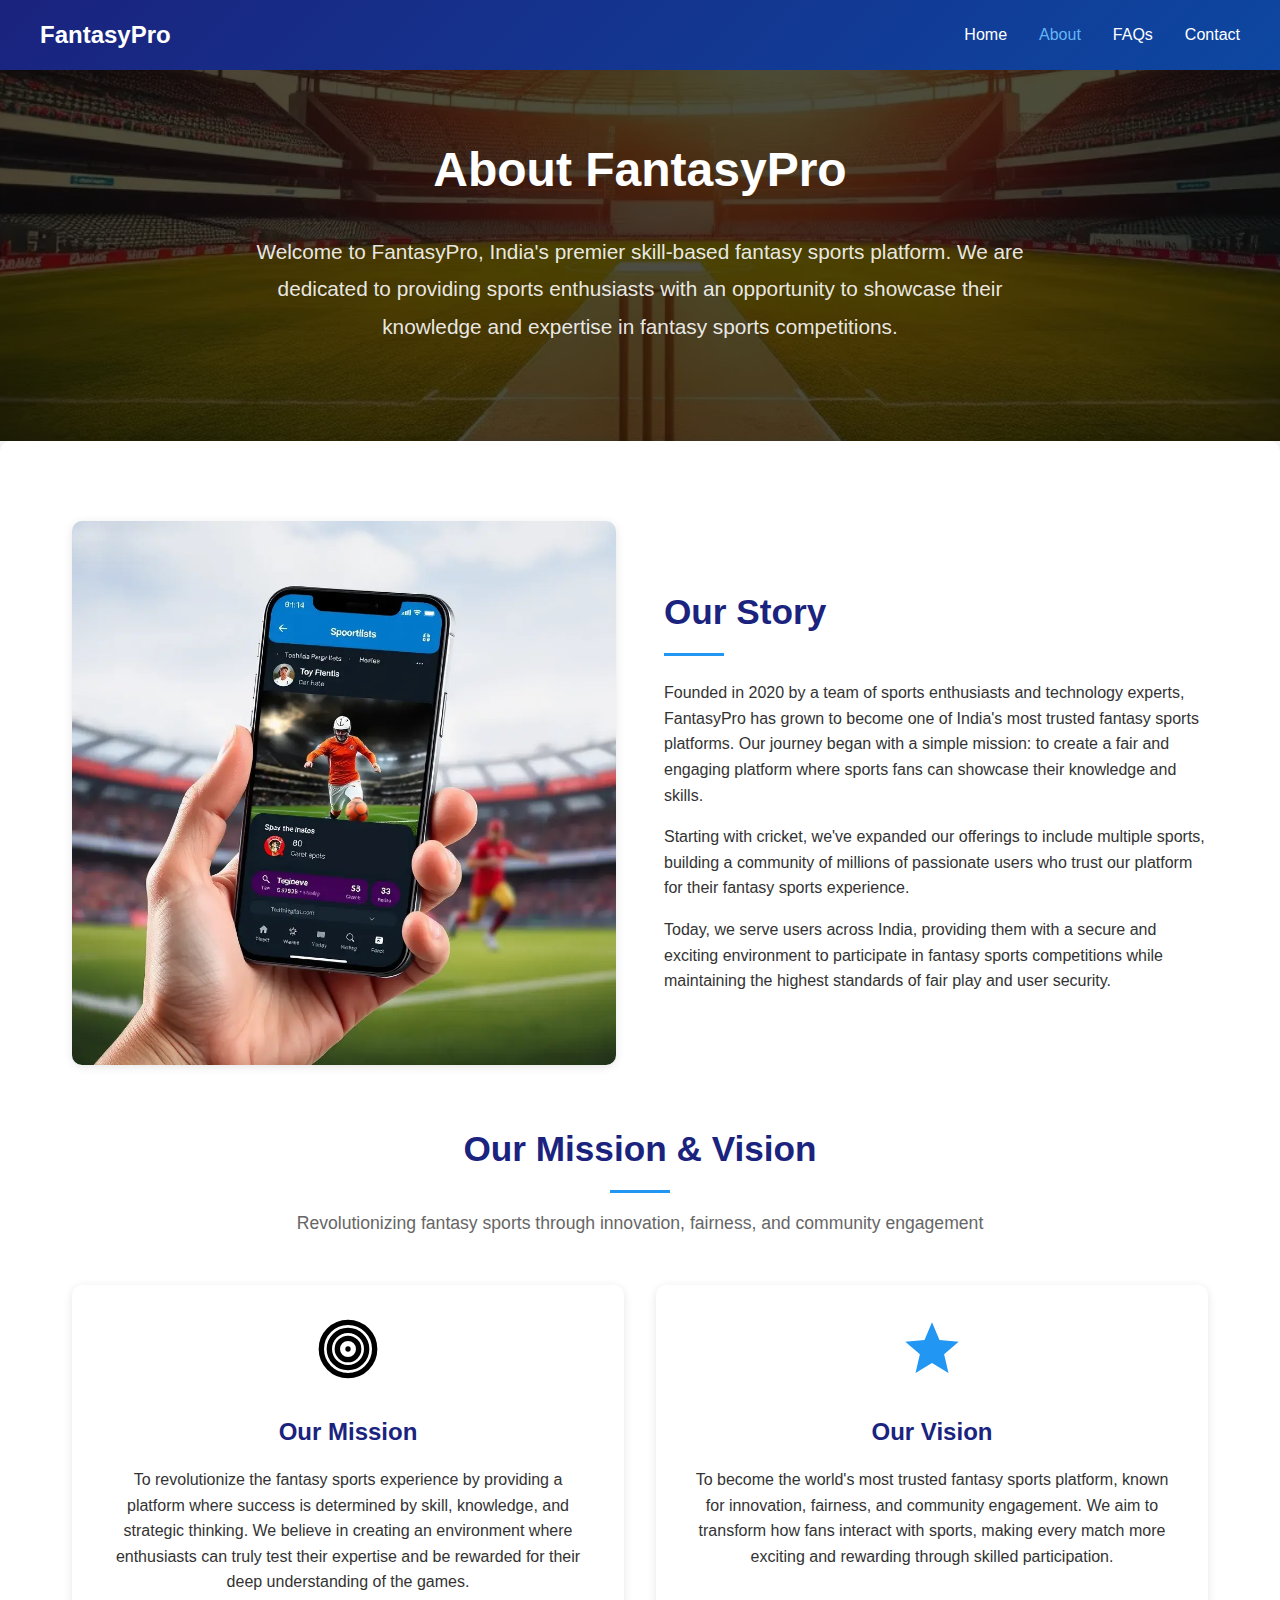
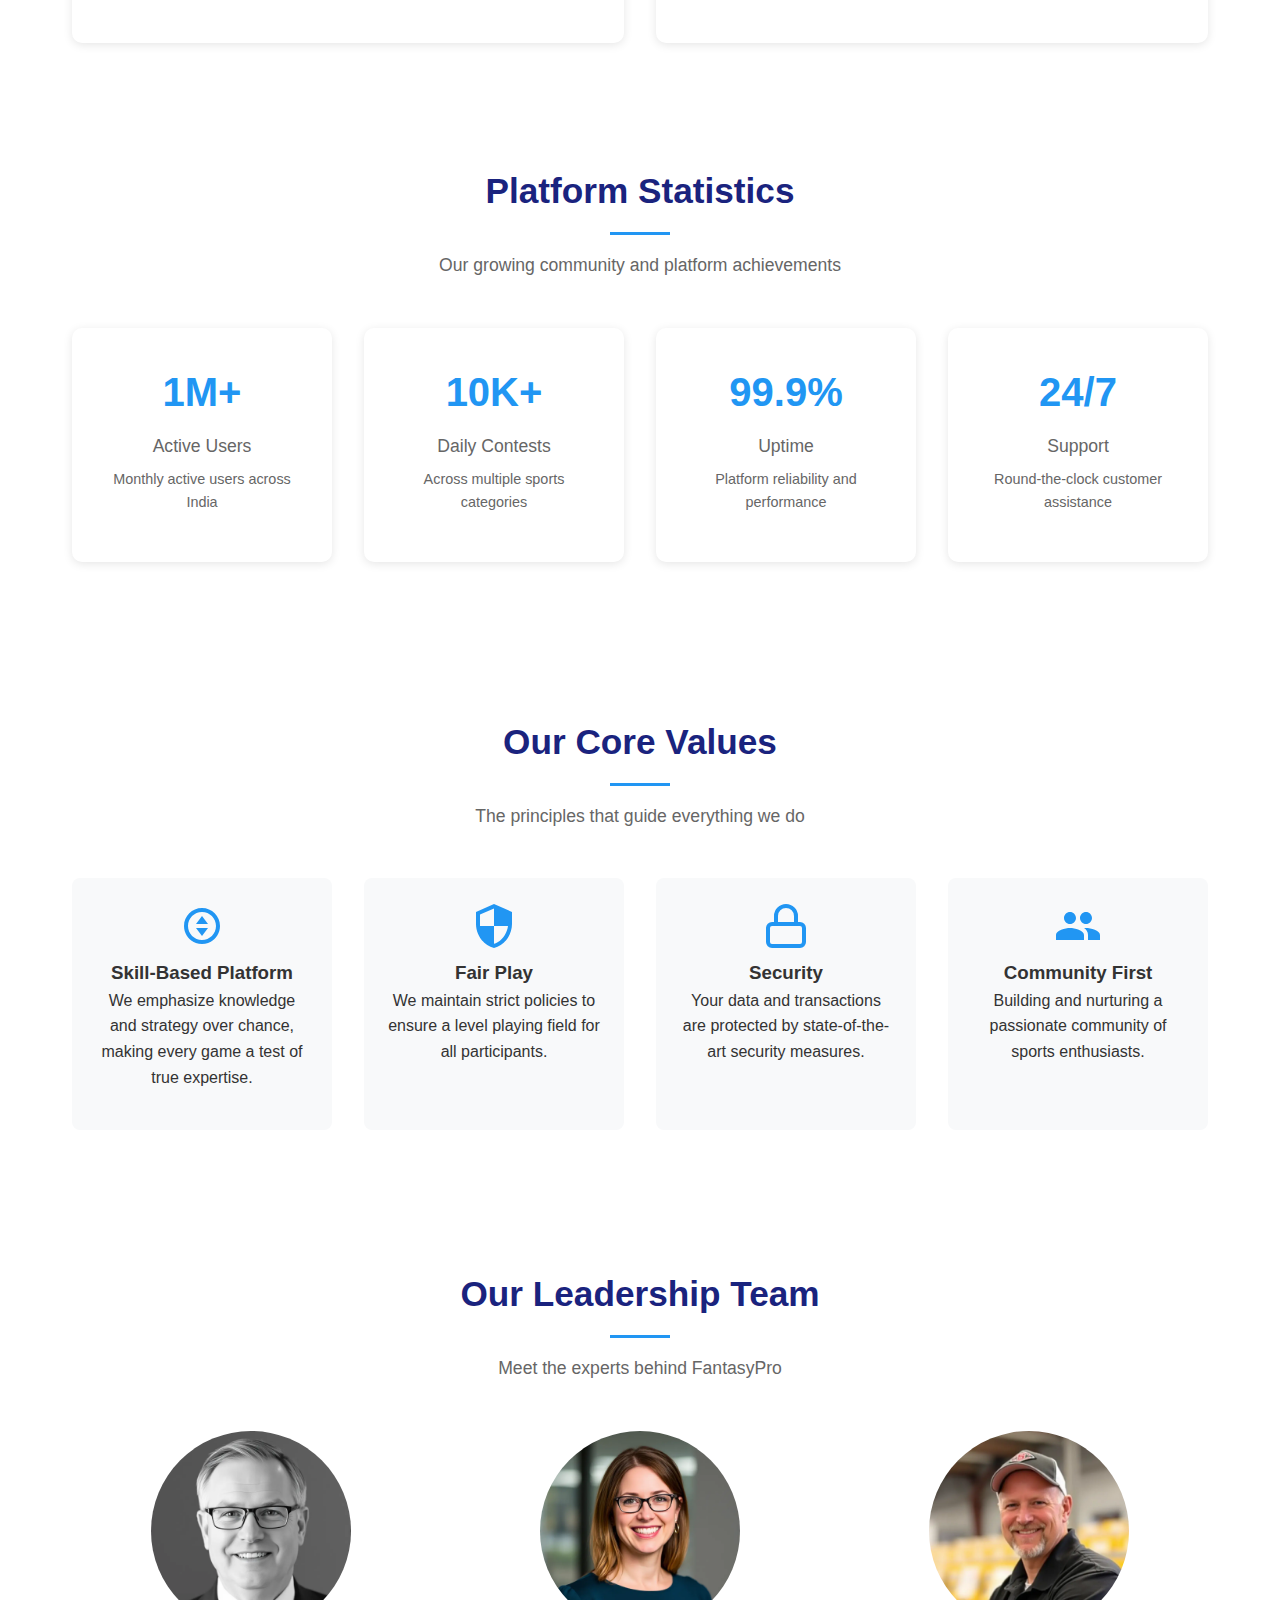
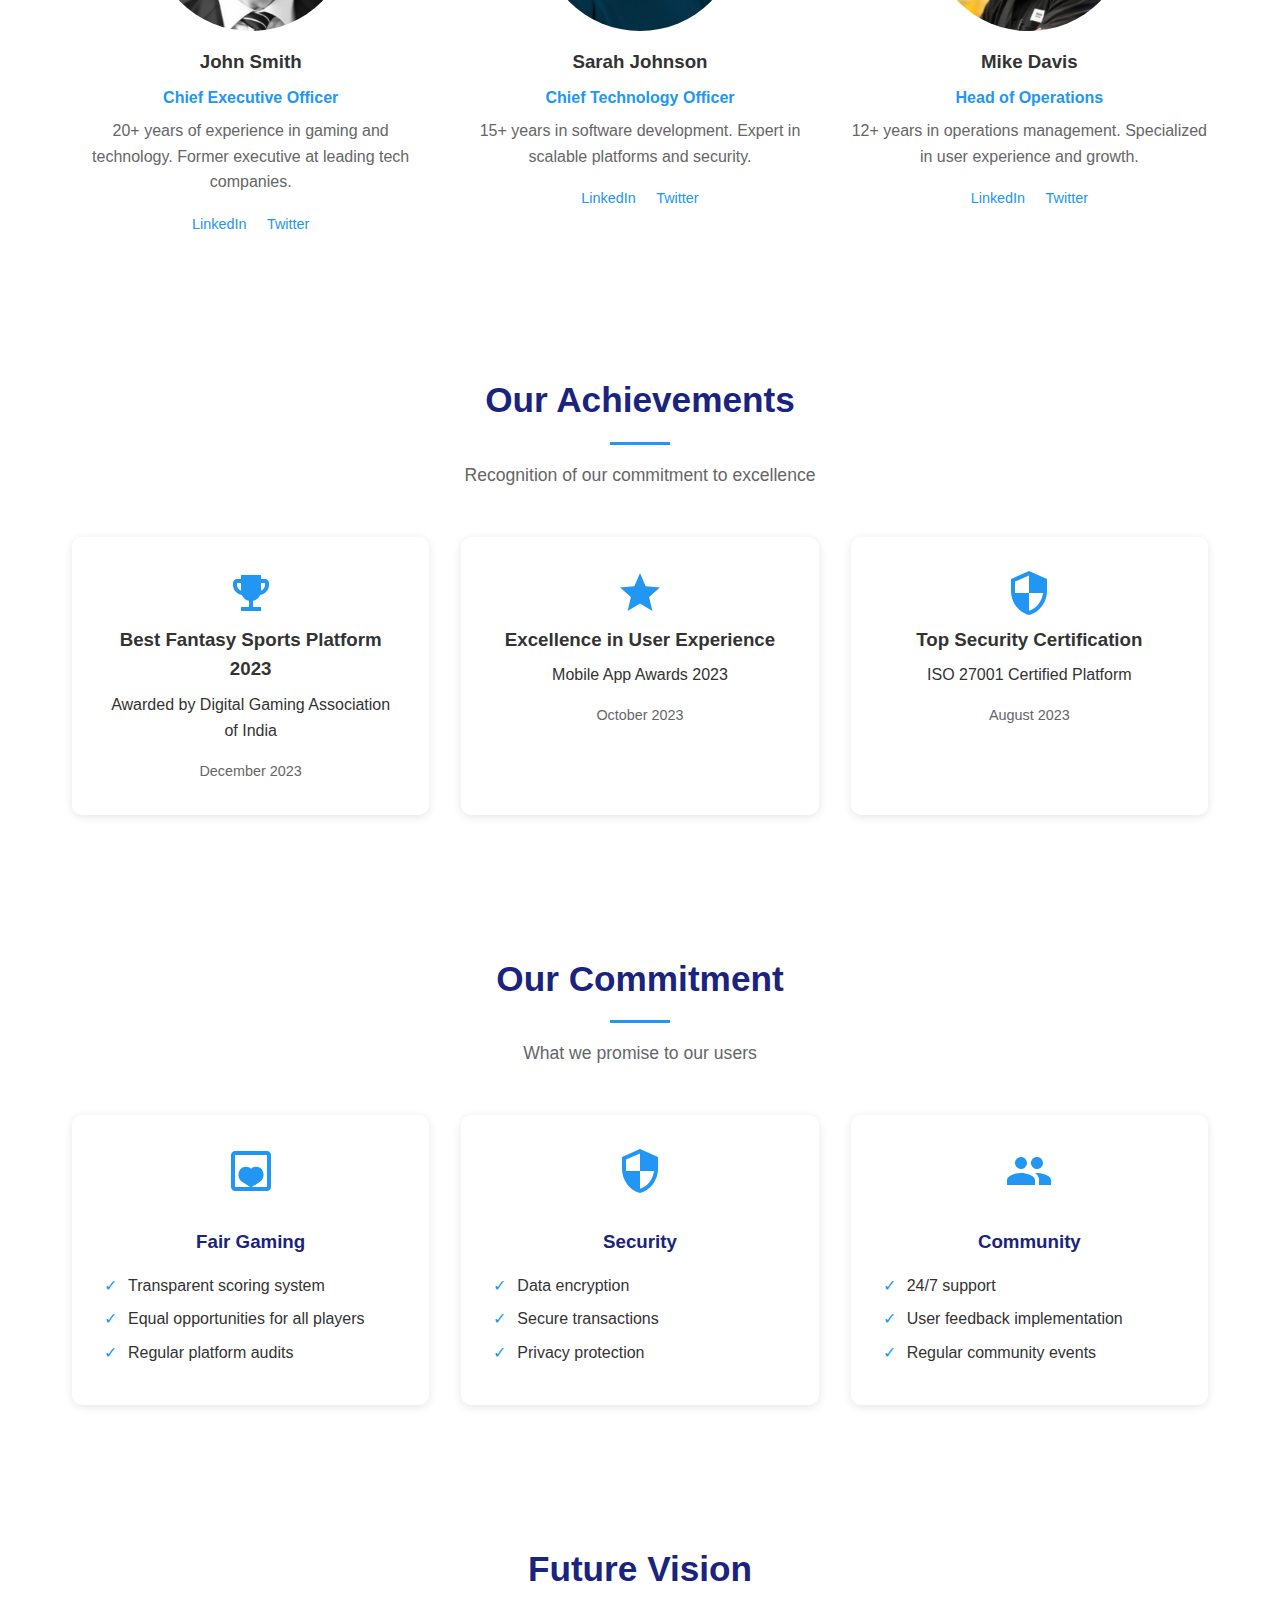
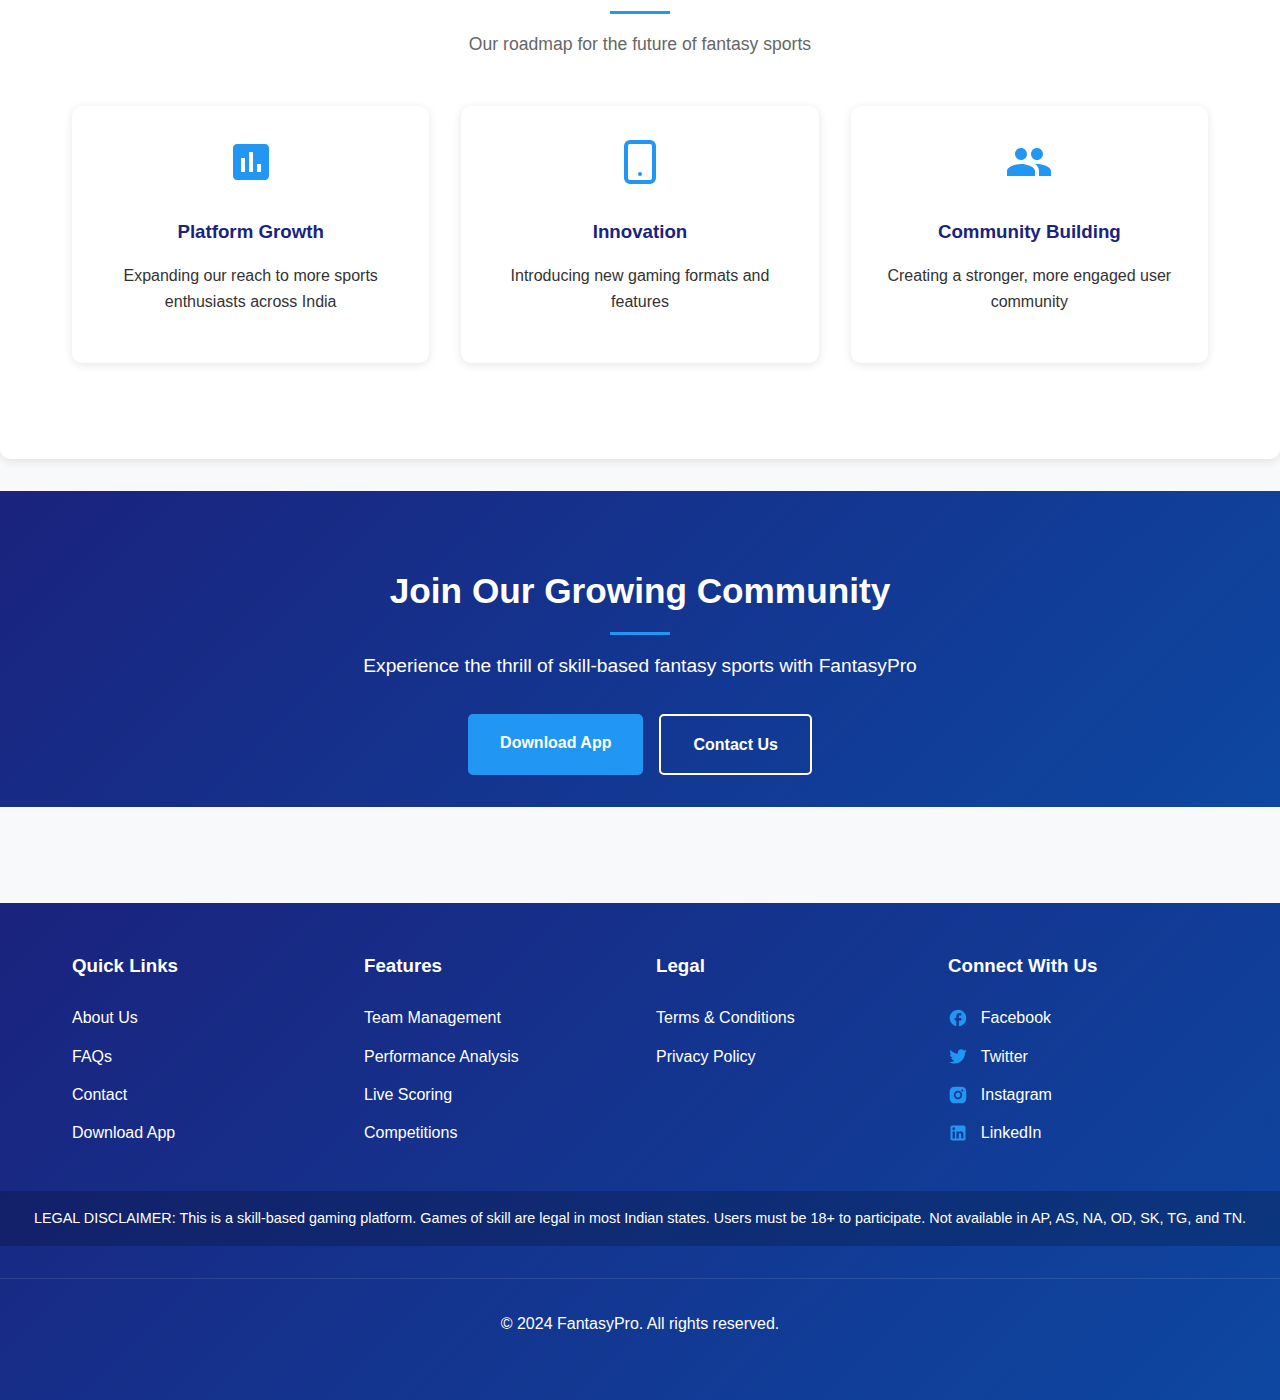
==== about/index.html @ 449a9dac "initial commit" ====
<!DOCTYPE html>
<html lang="en">
<head>
    <meta charset="UTF-8">
		<meta name="description" content="FantasyPro is a skill-based fantasy sports platform that allows users to create virtual teams of real-life players and compete based on their performance in actual matches. With cricket leading the way, this platform has become a favorite pastime for millions, offering fans a unique way to showcase their knowledge and strategy.">
    <meta name="viewport" content="width=device-width, initial-scale=1.0">
    <title>About Us - FantasyPro</title>
    <link rel="stylesheet" href="../css/style.css">
</head>
<body>
	<header>
		<div class="nav-container">
				<a href="/" class="logo">FantasyPro</a>
				<button class="burger-menu" aria-label="Toggle menu">
						<span></span>
						<span></span>
						<span></span>
				</button>
				<nav class="main-nav">
						<ul>
								<li><a href="/">Home</a></li>
								<li><a href="/about"  class="active">About</a></li>
								<li><a href="/faqs">FAQs</a></li>
								<li><a href="/contact">Contact</a></li>
						</ul>
				</nav>
		</div>
</header>

    <main class="main-content">
        <section class="about-hero">
            <div class="container">
                <h1>About FantasyPro</h1>
                <p class="lead">Welcome to FantasyPro, India's premier skill-based fantasy sports platform. We are dedicated to providing sports enthusiasts with an opportunity to showcase their knowledge and expertise in fantasy sports competitions.</p>
            </div>
        </section>

        <section class="about-section">
            <div class="container">
                <div class="about-overview">
                    <div class="about-image">
                        <img src="../img/about-platform.webp" alt="FantasyPro Platform">
                    </div>
                    <div class="about-content">
                        <h2>Our Story</h2>
                        <p>Founded in 2020 by a team of sports enthusiasts and technology experts, FantasyPro has grown to become one of India's most trusted fantasy sports platforms. Our journey began with a simple mission: to create a fair and engaging platform where sports fans can showcase their knowledge and skills.</p>
                        <p>Starting with cricket, we've expanded our offerings to include multiple sports, building a community of millions of passionate users who trust our platform for their fantasy sports experience.</p>
                        <p>Today, we serve users across India, providing them with a secure and exciting environment to participate in fantasy sports competitions while maintaining the highest standards of fair play and user security.</p>
                    </div>
                </div>

                <div class="section-title text-center">
                    <h2>Our Mission & Vision</h2>
                    <p>Revolutionizing fantasy sports through innovation, fairness, and community engagement</p>
                </div>

                <div class="mission-grid">
                    <div class="mission-card">
                        <img src="../img/svg/target.svg" alt="Mission icon">
                        <h3>Our Mission</h3>
                        <p>To revolutionize the fantasy sports experience by providing a platform where success is determined by skill, knowledge, and strategic thinking. We believe in creating an environment where enthusiasts can truly test their expertise and be rewarded for their deep understanding of the games.</p>
                    </div>
                    <div class="mission-card">
                        <img src="../img/svg/star.svg" alt="Vision icon">
                        <h3>Our Vision</h3>
                        <p>To become the world's most trusted fantasy sports platform, known for innovation, fairness, and community engagement. We aim to transform how fans interact with sports, making every match more exciting and rewarding through skilled participation.</p>
                    </div>
                </div>

                <section class="platform-stats">
                    <div class="section-title text-center">
                        <h2>Platform Statistics</h2>
                        <p>Our growing community and platform achievements</p>
                    </div>
                    <div class="stats-grid">
                        <div class="stat-card">
                            <div class="stat-number">1M+</div>
                            <div class="stat-label">Active Users</div>
                            <p class="stat-description">Monthly active users across India</p>
                        </div>
                        <div class="stat-card">
                            <div class="stat-number">10K+</div>
                            <div class="stat-label">Daily Contests</div>
                            <p class="stat-description">Across multiple sports categories</p>
                        </div>
                        <div class="stat-card">
                            <div class="stat-number">99.9%</div>
                            <div class="stat-label">Uptime</div>
                            <p class="stat-description">Platform reliability and performance</p>
                        </div>
                        <div class="stat-card">
                            <div class="stat-number">24/7</div>
                            <div class="stat-label">Support</div>
                            <p class="stat-description">Round-the-clock customer assistance</p>
                        </div>
                    </div>
                </section>

                <section class="values-section">
                    <div class="section-title text-center">
                        <h2>Our Core Values</h2>
                        <p>The principles that guide everything we do</p>
                    </div>
                    <div class="values-grid">
                        <div class="value-card">
                            <img src="../img/svg/scale.svg" alt="Scale icon">
                            <h3>Skill-Based Platform</h3>
                            <p>We emphasize knowledge and strategy over chance, making every game a test of true expertise.</p>
                        </div>
                        <div class="value-card">
                            <img src="../img/svg/shield.svg" alt="Shield icon">
                            <h3>Fair Play</h3>
                            <p>We maintain strict policies to ensure a level playing field for all participants.</p>
                        </div>
                        <div class="value-card">
                            <img src="../img/svg/lock.svg" alt="Lock icon">
                            <h3>Security</h3>
                            <p>Your data and transactions are protected by state-of-the-art security measures.</p>
                        </div>
                        <div class="value-card">
                            <img src="../img/svg/community.svg" alt="Community icon">
                            <h3>Community First</h3>
                            <p>Building and nurturing a passionate community of sports enthusiasts.</p>
                        </div>
                    </div>
                </section>

                <section class="team-section">
                    <div class="section-title text-center">
                        <h2>Our Leadership Team</h2>
                        <p>Meet the experts behind FantasyPro</p>
                    </div>
                    <div class="team-grid">
                        <div class="team-member">
                            <div class="member-image">
                                <img src="../img/team1.webp" alt="John Smith">
                            </div>
                            <h3>John Smith</h3>
                            <p class="position">Chief Executive Officer</p>
                            <p class="bio">20+ years of experience in gaming and technology. Former executive at leading tech companies.</p>
                            <div class="member-social">
                                <a href="/contact" target="_blank">LinkedIn</a>
                                <a href="/contact" target="_blank">Twitter</a>
                            </div>
                        </div>
                        <div class="team-member">
                            <div class="member-image">
                                <img src="../img/team2.webp" alt="Sarah Johnson">
                            </div>
                            <h3>Sarah Johnson</h3>
                            <p class="position">Chief Technology Officer</p>
                            <p class="bio">15+ years in software development. Expert in scalable platforms and security.</p>
                            <div class="member-social">
                                <a href="/contact" target="_blank">LinkedIn</a>
                                <a href="/contact" target="_blank">Twitter</a>
                            </div>
                        </div>
                        <div class="team-member">
                            <div class="member-image">
                                <img src="../img/team3.webp" alt="Mike Davis">
                            </div>
                            <h3>Mike Davis</h3>
                            <p class="position">Head of Operations</p>
                            <p class="bio">12+ years in operations management. Specialized in user experience and growth.</p>
                            <div class="member-social">
                                <a href="/contact" target="_blank">LinkedIn</a>
                                <a href="/contact" target="_blank">Twitter</a>
                            </div>
                        </div>
                    </div>
                </section>

                <section class="achievements">
                    <div class="section-title text-center">
                        <h2>Our Achievements</h2>
                        <p>Recognition of our commitment to excellence</p>
                    </div>
                    <div class="achievements-grid">
                        <div class="achievement-card">
                            <img src="../img/svg/trophy.svg" alt="Trophy icon">
                            <h3>Best Fantasy Sports Platform 2023</h3>
                            <p>Awarded by Digital Gaming Association of India</p>
                            <span class="achievement-date">December 2023</span>
                        </div>
                        <div class="achievement-card">
                            <img src="../img/svg/star.svg" alt="Star icon">
                            <h3>Excellence in User Experience</h3>
                            <p>Mobile App Awards 2023</p>
                            <span class="achievement-date">October 2023</span>
                        </div>
                        <div class="achievement-card">
                            <img src="../img/svg/shield.svg" alt="Shield icon">
                            <h3>Top Security Certification</h3>
                            <p>ISO 27001 Certified Platform</p>
                            <span class="achievement-date">August 2023</span>
                        </div>
                    </div>
                </section>

                <section class="commitment-section">
                    <div class="section-title text-center">
                        <h2>Our Commitment</h2>
                        <p>What we promise to our users</p>
                    </div>
                    <div class="commitment-content">
                        <div class="commitment-grid">
                            <div class="commitment-card">
                                <img src="../img/svg/handshake.svg" alt="Handshake icon">
                                <h3>Fair Gaming</h3>
                                <ul>
                                    <li>Transparent scoring system</li>
                                    <li>Equal opportunities for all players</li>
                                    <li>Regular platform audits</li>
                                </ul>
                            </div>
                            <div class="commitment-card">
                                <img src="../img/svg/shield.svg" alt="Shield icon">
                                <h3>Security</h3>
                                <ul>
                                    <li>Data encryption</li>
                                    <li>Secure transactions</li>
                                    <li>Privacy protection</li>
                                </ul>
                            </div>
                            <div class="commitment-card">
                                <img src="../img/svg/community.svg" alt="Community icon">
                                <h3>Community</h3>
                                <ul>
                                    <li>24/7 support</li>
                                    <li>User feedback implementation</li>
                                    <li>Regular community events</li>
                                </ul>
                            </div>
                        </div>
                    </div>
                </section>

                <section class="future-vision">
                    <div class="section-title text-center">
                        <h2>Future Vision</h2>
                        <p>Our roadmap for the future of fantasy sports</p>
                    </div>
                    <div class="vision-content">
                        <div class="vision-grid">
                            <div class="vision-card">
                                <img src="../img/svg/chart.svg" alt="Growth icon">
                                <h3>Platform Growth</h3>
                                <p>Expanding our reach to more sports enthusiasts across India</p>
                            </div>
                            <div class="vision-card">
                                <img src="../img/svg/mobile.svg" alt="Innovation icon">
                                <h3>Innovation</h3>
                                <p>Introducing new gaming formats and features</p>
                            </div>
                            <div class="vision-card">
                                <img src="../img/svg/community.svg" alt="Community icon">
                                <h3>Community Building</h3>
                                <p>Creating a stronger, more engaged user community</p>
                            </div>
                        </div>
                    </div>
                </section>
            </div>
        </section>

        <section class="cta-section">
            <div class="container text-center">
                <h2>Join Our Growing Community</h2>
                <p>Experience the thrill of skill-based fantasy sports with FantasyPro</p>
                <div class="cta-buttons">
                    <a href="/download" class="cta-button">Download App</a>
                    <a href="/contact" class="secondary-button">Contact Us</a>
                </div>
            </div>
        </section>
    </main>

    <footer>
			<div class="footer-content">
					<div class="footer-section">
							<h3>Quick Links</h3>
							<ul>
									<li><a href="/about">About Us</a></li>
									<li><a href="/faqs">FAQs</a></li>
									<li><a href="/contact">Contact</a></li>
									<li><a href="/download">Download App</a></li>
							</ul>
					</div>
					<div class="footer-section">
							<h3>Features</h3>
							<ul>
									<li><a href="/features/team-management">Team Management</a></li>
									<li><a href="/features/analysis">Performance Analysis</a></li>
									<li><a href="/features/live-scoring">Live Scoring</a></li>
									<li><a href="/features/competitions">Competitions</a></li>
							</ul>
					</div>
					<div class="footer-section">
							<h3>Legal</h3>
							<ul>
									<li><a href="/terms-conditions">Terms & Conditions</a></li>
									<li><a href="/privacy-policy">Privacy Policy</a></li>
							</ul>
					</div>
					<div class="footer-section">
							<h3>Connect With Us</h3>
							<ul class="social-links-footer">
								<li>
										<a href="/contact" target="_blank">
												<img src="../img/svg/facebook.svg" alt="Facebook">
												Facebook
										</a>
								</li>
								<li>
										<a href="/contact" target="_blank">
												<img src="../img/svg/twitter.svg" alt="Twitter">
												Twitter
										</a>
								</li>
								<li>
										<a href="/contact" target="_blank">
												<img src="../img/svg/instagram.svg" alt="Instagram">
												Instagram
										</a>
								</li>
								<li>
										<a href="/contact" target="_blank">
												<img src="../img/svg/linkedin.svg" alt="LinkedIn">
												LinkedIn
										</a>
								</li>
						</ul>
					</div>
			</div>
			<div class="footer-disclaimer">
					LEGAL DISCLAIMER: This is a skill-based gaming platform. Games of skill are legal in most Indian states. Users must be 18+ to participate. Not available in AP, AS, NA, OD, SK, TG, and TN.
			</div>
			<div class="footer-bottom">
					<p>&copy; 2024 FantasyPro. All rights reserved.</p>
			</div>
	</footer>
		<script src="../js/main.js"></script>
</body>
</html>
---- css/style.css ----
/* Reset and base styles */
* {
    margin: 0;
    padding: 0;
    box-sizing: border-box;
}

body {
    font-family: 'Arial', sans-serif;
    line-height: 1.6;
    color: #333;
    background: #f8f9fa;
}

/* Header styles */
header {
    background: linear-gradient(135deg, #1a237e, #0d47a1);
    padding: 1rem;
    position: fixed;
    width: 100%;
    top: 0;
    z-index: 1000;
}

.nav-container {
    max-width: 1200px;
    margin: 0 auto;
    display: flex;
    justify-content: space-between;
    align-items: center;
}

.logo {
    color: white;
    font-size: 1.5rem;
    font-weight: bold;
    text-decoration: none;
    z-index: 1001;
}

/* Burger Menu */
.burger-menu {
    display: none;
    background: none;
    border: none;
    padding: 0;
    width: 30px;
    height: 20px;
    position: relative;
    cursor: pointer;
    z-index: 1001;
}

.burger-menu span {
    display: block;
    width: 100%;
    height: 2px;
    background-color: white;
    position: absolute;
    left: 0;
    transition: all 0.3s ease;
}

.burger-menu span:first-child {
    top: 0;
}

.burger-menu span:nth-child(2) {
    top: 50%;
    transform: translateY(-50%);
}

.burger-menu span:last-child {
    bottom: 0;
}

/* Active Burger Menu */
.burger-menu.active span:first-child {
    transform: rotate(45deg);
    top: 9px;
}

.burger-menu.active span:nth-child(2) {
    opacity: 0;
}

.burger-menu.active span:last-child {
    transform: rotate(-45deg);
    bottom: 9px;
}

/* Navigation */
.main-nav {
    transition: transform 0.3s ease;
}

.main-nav ul {
    display: flex;
    list-style: none;
}

.main-nav ul li {
    margin-left: 2rem;
}

.main-nav ul li a {
    color: white;
    text-decoration: none;
    font-weight: 500;
    transition: color 0.3s;
}

.main-nav ul li a:hover,
.main-nav ul li a.active {
    color: #64b5f6;
}

/* Mobile Navigation */
@media (max-width: 768px) {
    .burger-menu {
        display: block;
    }

    .main-nav {
        position: fixed;
        top: 0;
        right: 0;
        width: 250px;
        height: 100vh;
        background: linear-gradient(135deg, #1a237e, #0d47a1);
        padding: 80px 20px 20px;
        transform: translateX(100%);
        box-shadow: -5px 0 15px rgba(0, 0, 0, 0.1);
    }

    .main-nav.active {
        transform: translateX(0);
    }

    .main-nav ul {
        flex-direction: column;
        align-items: flex-start;
    }

    .main-nav ul li {
        margin: 0;
        width: 100%;
    }

    .main-nav ul li a {
        display: block;
        padding: 12px 0;
        font-size: 1.1rem;
    }

    .main-nav ul li + li {
        margin-top: 5px;
    }
}

/* Container */
.container {
    max-width: 1200px;
    margin: 0 auto;
    padding: 0 2rem;
}

/* Main content */
.main-content {
    padding: 2rem 0;
}

/* Section spacing */
section {
    padding: 2rem 0;
}

/* Hero section */
.hero {
    margin-top: 70px;
    padding: 4rem 0;
    background: linear-gradient(rgba(0,0,0,0.7), rgba(0,0,0,0.7)), url('../img/hero-bg.jpg');
    background-size: cover;
    background-position: center;
    color: white;
    text-align: center;
}

.hero .container {
    padding: 2rem;
}

.hero h1 {
		color: white;
    font-size: 3rem;
    margin-bottom: 1rem;
}

.hero p {
    font-size: 1.2rem;
    margin-bottom: 2rem;
}

/* Buttons */
.cta-button, .download-button {
    display: inline-block;
    padding: 1rem 2rem;
    background: #2196f3;
    color: white;
    text-decoration: none;
    border-radius: 5px;
    font-weight: bold;
    transition: background 0.3s;
}

.cta-button:hover, .download-button:hover {
    background: #1976d2;
}

button {
    background: #2196f3;
    color: white;
    padding: 1rem 2rem;
    border: none;
    border-radius: 5px;
    cursor: pointer;
    font-size: 1rem;
    transition: background 0.3s;
}

button:hover {
    background: #1976d2;
}

/* Disclaimer section */
.disclaimer {
    background: #fff;
    padding: 2rem;
    margin: 2rem auto;
    max-width: 1200px;
    border-radius: 10px;
    box-shadow: 0 2px 10px rgba(0,0,0,0.1);
}

.disclaimer h2 {
    color: #1a237e;
    margin-bottom: 1rem;
}

.disclaimer ul {
    list-style: none;
}

.disclaimer ul li {
    margin-bottom: 1rem;
    padding-left: 1.5rem;
    position: relative;
}

.disclaimer ul li:before {
    content: "•";
    color: #2196f3;
    font-weight: bold;
    position: absolute;
    left: 0;
}

/* Features section */
.features {
    background: white;
}

.features-grid {
    display: grid;
    grid-template-columns: repeat(auto-fit, minmax(250px, 1fr));
    gap: 2rem;
    margin-top: 2rem;
}

.feature-card {
    background: white;
    padding: 2rem;
    border-radius: 10px;
    box-shadow: 0 2px 10px rgba(0,0,0,0.1);
    text-align: center;
}

.feature-card h3 {
    color: #1a237e;
    margin-bottom: 1rem;
}

.feature-card img {
    width: 48px;
    height: 48px;
    margin-bottom: 1rem;
}

/* About page */
.about-section {
    background: white;
    padding: 2rem;
    border-radius: 10px;
    box-shadow: 0 2px 10px rgba(0,0,0,0.1);
    margin-bottom: 2rem;
}

.values-grid {
    display: grid;
    grid-template-columns: repeat(auto-fit, minmax(250px, 1fr));
    gap: 2rem;
    margin-top: 2rem;
}

.value-card {
    background: #f8f9fa;
    padding: 1.5rem;
    border-radius: 8px;
    text-align: center;
}

/* About page updates */
.lead {
    font-size: 1.2rem;
    line-height: 1.8;
    color: #555;
    margin-bottom: 2rem;
}

.about-overview {
    display: grid;
    grid-template-columns: 1fr 1fr;
    gap: 3rem;
    margin: 3rem 0;
    align-items: center;
}

.about-image img {
    width: 100%;
    border-radius: 10px;
    box-shadow: 0 2px 10px rgba(0,0,0,0.1);
}

.about-content h2 {
    margin-top: 0;
}

/* Platform Stats */
.platform-stats {
    margin: 3rem 0;
}

.stats-grid {
    display: grid;
    grid-template-columns: repeat(4, 1fr);
    gap: 2rem;
}

.stat-card {
    background: white;
    padding: 2rem;
    border-radius: 10px;
    box-shadow: 0 2px 10px rgba(0,0,0,0.1);
    text-align: center;
}

.stat-number {
    font-size: 2.5rem;
    font-weight: bold;
    color: #2196f3;
    margin-bottom: 0.5rem;
}

.stat-label {
    color: #666;
    font-size: 1.1rem;
}

/* Team Section */
.team-section {
    margin: 2rem 0;
}

.team-grid {
    display: grid;
    grid-template-columns: repeat(3, 1fr);
    gap: 2rem;
    margin-top: 2rem;
}

.team-member {
    text-align: center;
}

.member-image {
    width: 200px;
    height: 200px;
    margin: 0 auto 1rem;
    border-radius: 50%;
    overflow: hidden;
}

.member-image img {
    width: 100%;
    height: 100%;
    object-fit: cover;
}

.team-member h3 {
    margin-bottom: 0.5rem;
}

.position {
    color: #2196f3;
    font-weight: bold;
    margin-bottom: 0.5rem;
}

.bio {
    color: #666;
}

/* Achievements Section */
.achievements {
    margin: 2rem 0;
}

.achievements-grid {
    display: grid;
    grid-template-columns: repeat(3, 1fr);
    gap: 2rem;
    margin-top: 2rem;
}

.achievement-card {
    background: white;
    padding: 2rem;
    border-radius: 10px;
    box-shadow: 0 2px 10px rgba(0,0,0,0.1);
    text-align: center;
}

.achievement-card i {
    display: none;
}

.achievement-card h3 {
    margin-bottom: 0.5rem;
}

/* Commitment Content */
.commitment-content ul,
.vision-content ul {
    list-style: none;
    padding-left: 1.5rem;
}

.commitment-content li,
.vision-content li {
    margin-bottom: 0.8rem;
    position: relative;
}

.commitment-content li:before,
.vision-content li:before {
    content: "✓";
    color: #2196f3;
    position: absolute;
    left: -1.5rem;
}

/* Future Vision */
.future-vision {
    margin: 2rem 0;
}

/* FAQ page updates */
.faq-section {
    background: white;
    padding: 2rem;
    border-radius: 10px;
    box-shadow: 0 2px 10px rgba(0,0,0,0.1);
}

.categories {
    display: flex;
    justify-content: center;
    gap: 1rem;
    margin: 2rem 0;
    flex-wrap: wrap;
}

.category-btn {
    padding: 0.8rem 1.5rem;
    background: #f0f0f0;
    border: none;
    border-radius: 25px;
    cursor: pointer;
    transition: all 0.3s;
    font-weight: 500;
    color: #666;
}

.category-btn:hover,
.category-btn.active {
    background: #2196f3;
    color: white;
}

.faq-category {
    display: none;
    margin-top: 2rem;
}

.faq-category.active {
    display: block;
}

.faq-item {
    background: #f8f9fa;
    margin-bottom: 1rem;
    border-radius: 8px;
    overflow: hidden;
}

.question {
    padding: 1.5rem;
    font-weight: bold;
    color: #1a237e;
    cursor: pointer;
    display: flex;
    justify-content: space-between;
    align-items: center;
    transition: background-color 0.3s;
}

.question:after {
    content: "+";
    font-size: 1.5rem;
    color: #2196f3;
}

.question.active:after {
    content: "-";
}

.question:hover {
    background-color: #f0f0f0;
}

.answer {
    padding: 0 1.5rem 1.5rem;
    color: #666;
    line-height: 1.6;
}

/* Add animation for answer */
.answer {
    max-height: 0;
    overflow: hidden;
    transition: max-height 0.3s ease-out;
}

.faq-item.active .answer {
    max-height: 500px;
}

/* Mobile responsiveness for FAQs */
@media (max-width: 768px) {
    .categories {
        flex-direction: column;
        align-items: stretch;
        padding: 0 1rem;
    }

    .category-btn {
        width: 100%;
        text-align: center;
    }

    .question {
        padding: 1rem;
        font-size: 0.9rem;
    }

    .answer {
        padding: 0 1rem 1rem;
        font-size: 0.9rem;
    }
}

/* Contact page */
.contact-grid {
    display: grid;
    grid-template-columns: 1fr 1fr;
    gap: 2rem;
}

.contact-form, .contact-info {
    background: white;
    padding: 2rem;
    border-radius: 10px;
    box-shadow: 0 2px 10px rgba(0,0,0,0.1);
}

.form-group {
    margin-bottom: 1.5rem;
}

label {
    display: block;
    margin-bottom: 0.5rem;
    color: #666;
}

input, textarea {
    width: 100%;
    padding: 0.8rem;
    border: 1px solid #ddd;
    border-radius: 5px;
    font-size: 1rem;
}

textarea {
    height: 150px;
    resize: vertical;
}

.contact-info-item {
    display: flex;
    align-items: flex-start;
    margin-bottom: 1.5rem;
}

.contact-info-item i {
    margin-right: 1rem;
    color: #2196f3;
}

.social-links {
    display: flex;
    gap: 1rem;
    margin-top: 2rem;
}

.social-links a {
    color: #2196f3;
    text-decoration: none;
    transition: color 0.3s;
}

.social-links a:hover {
    color: #1976d2;
}

/* Download page */
.download-section {
    background: white;
    border-radius: 10px;
    box-shadow: 0 2px 10px rgba(0,0,0,0.1);
    text-align: center;
}

.download-section h1 {
	font-size: 3rem;
}

@media (max-width: 768px) {
	.download-section h1 {
		font-size: 1.5rem;
	}
}

.subtitle {
    color: #666;
    margin-bottom: 2rem;
    font-size: 1.2rem;
}

.download-buttons {
    display: flex;
    justify-content: center;
    gap: 2rem;
    margin-bottom: 3rem;
}

.download-button {
    display: flex;
    align-items: center;
}

.download-button i {
    margin-right: 1rem;
    font-size: 2rem;
}

.steps {
    padding: 4rem 0;
    background: #f8f9fa;
}

.steps h2 {
    text-align: center;
    margin-bottom: 3rem;
    color: #333;
}

.steps-grid {
    display: grid;
    grid-template-columns: repeat(auto-fit, minmax(250px, 1fr));
    gap: 2rem;
    max-width: 1200px;
    margin: 0 auto;
    padding: 0 1rem;
}

.step-card {
    position: relative;
    background: white;
    border-radius: 15px;
    padding: 2rem;
    text-align: center;
    box-shadow: 0 10px 20px rgba(0, 0, 0, 0.05);
    transition: all 0.3s ease;
    overflow: hidden;
}

.step-card::before {
    content: '';
    position: absolute;
    top: 0;
    left: 0;
    width: 100%;
    height: 5px;
    background: linear-gradient(90deg, #4a90e2, #357abd);
    transform: scaleX(0);
    transform-origin: left;
    transition: transform 0.3s ease;
}

.step-card:hover {
    transform: translateY(-5px);
    box-shadow: 0 15px 30px rgba(0, 0, 0, 0.1);
}

.step-card:hover::before {
    transform: scaleX(1);
}

.step-icon {
    width: 70px;
    height: 70px;
    margin: 0 auto 1.5rem;
    background: #f0f7ff;
    border-radius: 50%;
    display: flex;
    align-items: center;
    justify-content: center;
    transition: transform 0.3s ease;
}

.step-card:hover .step-icon {
    transform: scale(1.1);
}

.step-icon img {
    width: 35px;
    height: 35px;
}

.step-number {
    position: absolute;
    top: 1rem;
    right: 1rem;
    width: 30px;
    height: 30px;
    background: #4a90e2;
    color: white;
    border-radius: 50%;
    display: flex;
    align-items: center;
    justify-content: center;
    font-weight: bold;
    font-size: 0.9rem;
}

.step-content h3 {
    color: #333;
    margin-bottom: 1rem;
    font-size: 1.2rem;
}

.step-content p {
    color: #666;
    font-size: 0.95rem;
    line-height: 1.5;
    margin: 0;
}

@media (max-width: 768px) {
    .steps {
        padding: 3rem 0;
    }

    .steps-grid {
        grid-template-columns: 1fr;
        gap: 1.5rem;
        padding: 0 1rem;
    }

    .step-card {
        padding: 1.5rem;
    }

    .step-icon {
        width: 60px;
        height: 60px;
        margin-bottom: 1rem;
    }

    .step-icon img {
        width: 30px;
        height: 30px;
    }

    .step-content h3 {
        font-size: 1.1rem;
    }

    .step-content p {
        font-size: 0.9rem;
    }
}

/* Typography */
h1 {
    color: #1a237e;
    margin-bottom: 1.5rem;
}

h2 {
    color: #1a237e;
    font-size: 2.2rem;
    margin: 2.5rem 0 1.5rem;
    position: relative;
    padding-bottom: 1rem;
}

h2:after {
    content: '';
    position: absolute;
    bottom: 0;
    left: 0;
    width: 60px;
    height: 3px;
    background: #2196f3;
}

.text-center h2:after {
    left: 50%;
    transform: translateX(-50%);
}

/* Section title styles */
.section-title {
    text-align: center;
    margin-bottom: 3rem;
}

.section-title h2 {
    margin-bottom: 1rem;
}

.section-title p {
    color: #666;
    font-size: 1.1rem;
    max-width: 700px;
    margin: 0 auto;
}

@media (max-width: 768px) {
    h2 {
        font-size: 1.8rem;
    }
}
p {
    margin-bottom: 1rem;
}

/* Mobile responsiveness */
@media (max-width: 768px) {
    .nav-container {
        text-align: center;
    }


    nav ul {
        margin-top: 1rem;
        flex-direction: column;
    }

    nav ul li {
        margin: 0.5rem 0;
    }

    .hero h1 {
        font-size: 2rem;
    }

    .features-grid {
        grid-template-columns: 1fr;
    }

    .contact-grid {
        grid-template-columns: 1fr;
    }

    .download-buttons {
        flex-direction: column;
        align-items: center;
    }

    .categories {
        flex-direction: column;
        align-items: center;
    }

    .category-btn {
        width: 100%;
        max-width: 200px;
    }

    .about-overview {
        grid-template-columns: 1fr;
    }

    .stats-grid {
        grid-template-columns: 1fr;
    }

    .team-grid,
    .achievements-grid {
        grid-template-columns: 1fr;
    }

    .member-image {
        width: 150px;
        height: 150px;
    }
}

/* Footer styles */
footer {
    background: linear-gradient(135deg, #1a237e, #0d47a1);
    color: white;
    padding: 3rem 0;
    margin-top: 4rem;
}

.footer-content {
    max-width: 1200px;
    margin: 0 auto;
    padding: 0 2rem;
    display: grid;
    grid-template-columns: repeat(4, 1fr);
    gap: 2rem;
}

.footer-section h3 {
    color: white;
    margin-bottom: 1.5rem;
}

.footer-section ul {
    list-style: none;
}

.footer-section ul li {
    margin-bottom: 0.8rem;
}

.footer-section a {
    color: #fff;
    text-decoration: none;
    transition: color 0.3s;
}

.footer-section a:hover {
    color: #64b5f6;
}

.footer-bottom {
    text-align: center;
    padding-top: 2rem;
    margin-top: 2rem;
    border-top: 1px solid rgba(255, 255, 255, 0.1);
}

.footer-disclaimer {
    background: rgba(0, 0, 0, 0.2);
    padding: 1rem;
    margin-top: 2rem;
    font-size: 0.9rem;
    text-align: center;
}

/* Update mobile responsiveness for footer */
@media (max-width: 768px) {
    .footer-content {
        grid-template-columns: 1fr;
        text-align: center;
    }
}

/* Hero section updates */
.hero-buttons {
    display: flex;
    gap: 1rem;
    justify-content: center;
    margin-top: 2rem;
}

.secondary-button {
    display: inline-block;
    padding: 1rem 2rem;
    background: transparent;
    color: white;
    text-decoration: none;
    border-radius: 5px;
    font-weight: bold;
    border: 2px solid white;
    transition: all 0.3s;
}

.secondary-button:hover {
    background: rgba(255, 255, 255, 0.1);
}

/* Sports section */
.sports-section {
    background: #f8f9fa;
}

.sports-grid {
    display: grid;
    grid-template-columns: repeat(auto-fit, minmax(250px, 1fr));
    gap: 2rem;
    margin-top: 2rem;
}

.sport-card {
    background: white;
    padding: 2rem;
    border-radius: 10px;
    box-shadow: 0 2px 10px rgba(0,0,0,0.1);
    transition: transform 0.3s;
}

.sport-card:hover {
    transform: translateY(-5px);
}

.sport-card h3 {
    color: #1a237e;
    margin-bottom: 1rem;
}

.learn-more {
    display: inline-block;
    margin-top: 1rem;
    color: #2196f3;
    text-decoration: none;
    font-weight: bold;
}

.learn-more:hover {
    text-decoration: underline;
}

/* How it works section */
.how-it-works {
    background: white;
}

.steps-grid {
    display: grid;
    grid-template-columns: repeat(auto-fit, minmax(250px, 1fr));
    gap: 2rem;
    margin-top: 2rem;
}

.step-card {
    text-align: center;
    padding: 2rem;
}

.step-number {
    width: 40px;
    height: 40px;
    background: #2196f3;
    color: white;
    border-radius: 50%;
    display: flex;
    align-items: center;
    justify-content: center;
    margin: 0 auto 1rem;
    font-weight: bold;
}

/* Testimonials section */
.testimonials {
    background: #f8f9fa;
}

.testimonials-grid {
    display: grid;
    grid-template-columns: repeat(auto-fit, minmax(300px, 1fr));
    gap: 2rem;
    margin-top: 2rem;
}

.testimonial-card {
    background: white;
    padding: 2rem;
    border-radius: 10px;
    box-shadow: 0 2px 10px rgba(0,0,0,0.1);
}

.testimonial-card p {
    font-style: italic;
    margin-bottom: 1rem;
}

.user {
    color: #666;
    font-weight: bold;
}

/* CTA section */
.cta-section {
    background: linear-gradient(135deg, #1a237e, #0d47a1);
}

.cta-section h2 {
    color: white;
    margin-bottom: 1rem;
}

.cta-section p {
    margin-bottom: 2rem;
		color: white;
    font-size: 1.2rem;
}

/* Mobile responsiveness updates */
@media (max-width: 768px) {
    .hero-buttons {
        flex-direction: column;
        align-items: center;
    }

    .sports-grid,
    .steps-grid,
    .testimonials-grid {
        grid-template-columns: 1fr;
    }

    .sport-card,
    .step-card,
    .testimonial-card {
        margin-bottom: 1rem;
    }
}

/* Platform Overview */
.platform-overview {
    background: #fff;
    padding: 4rem 0;
}

.overview-content {
    display: grid;
    grid-template-columns: 1fr 1fr;
    gap: 3rem;
    align-items: center;
}

.overview-text p {
    margin-bottom: 1.5rem;
    line-height: 1.8;
}

.overview-points {
    display: grid;
    gap: 2rem;
}

.point {
    display: flex;
    align-items: flex-start;
    gap: 1rem;
}

.point img {
    width: 32px;
    height: 32px;
    margin-right: 1rem;
}

/* Core Principles */
.core-principles {
    background: #f8f9fa;
    padding: 4rem 0;
}

.principles-grid {
    display: grid;
    grid-template-columns: repeat(auto-fit, minmax(250px, 1fr));
    gap: 2rem;
    margin-top: 2rem;
}

.principle-card {
    background: white;
    padding: 2rem;
    border-radius: 10px;
    box-shadow: 0 2px 10px rgba(0,0,0,0.1);
    text-align: center;
    transition: transform 0.3s;
}

.principle-card:hover {
    transform: translateY(-5px);
}

.principle-card img {
    width: 48px;
    height: 48px;
    margin-bottom: 1rem;
}

/* How to Play */
.how-to-play {
    background: #fff;
    padding: 6rem 0;
    position: relative;
    overflow: hidden;
}

.how-to-play::before {
    content: '';
    position: absolute;
    top: 0;
    left: 0;
    right: 0;
    bottom: 0;
    opacity: 0.05;
    pointer-events: none;
}

.timeline {
    position: relative;
    max-width: 1000px;
    margin: 4rem auto;
    padding: 2rem 0;
}

.timeline::before {
    content: '';
    position: absolute;
    top: 0;
    left: 50%;
    transform: translateX(-50%);
    width: 4px;
    height: 100%;
    background: linear-gradient(to bottom, #2196f3 0%, #1a237e 100%);
    border-radius: 2px;
}

.timeline-item {
    position: relative;
    margin-bottom: 4rem;
}

.timeline-item:last-child {
    margin-bottom: 0;
}

.timeline-content {
    position: relative;
    width: calc(50% - 50px);
    background: white;
    padding: 2rem;
    border-radius: 15px;
    box-shadow: 0 5px 25px rgba(0, 0, 0, 0.1);
    transition: all 0.3s ease;
}

.timeline-item:nth-child(odd) .timeline-content {
    left: 0;
    transform: translateX(-30px);
}

.timeline-item:nth-child(even) .timeline-content {
    left: calc(50% + 50px);
    transform: translateX(30px);
}

.timeline-content:hover {
    transform: translateY(-5px) !important;
    box-shadow: 0 10px 35px rgba(0, 0, 0, 0.15);
}

.step-number-timeline {
    position: absolute;
    width: 50px;
    height: 50px;
    background: linear-gradient(135deg, #2196f3, #1a237e);
    color: white;
    border-radius: 50%;
    display: flex;
    align-items: center;
    justify-content: center;
    font-weight: bold;
    font-size: 1.2rem;
    z-index: 2;
    box-shadow: 0 5px 15px rgba(33, 150, 243, 0.3);
    transition: transform 0.3s ease;
}

.timeline-content:hover .step-number-timeline {
    transform: scale(1.1);
}

.timeline-item:nth-child(odd) .step-number-timeline {
    right: -75px;
}

.timeline-item:nth-child(even) .step-number-timeline {
    left: -75px;
}

.step-info {
    position: relative;
}

.step-info h3 {
    color: #1a237e;
    margin-bottom: 0.8rem;
    font-size: 1.4rem;
}

.step-info p {
    color: #666;
    margin-bottom: 1.5rem;
    line-height: 1.6;
}

.step-icon {
    display: flex;
    align-items: center;
    gap: 1rem;
}

.step-icon img {
    width: 32px;
    height: 32px;
    opacity: 0.8;
    transition: transform 0.3s ease;
}

.timeline-content:hover .step-icon img {
    transform: scale(1.1);
}

/* Timeline Mobile Responsiveness */
@media (max-width: 768px) {
    .timeline::before {
        left: 30px;
    }

    .timeline-content {
        width: calc(100% - 90px);
        margin-left: 60px;
    }

    .timeline-item:nth-child(odd) .timeline-content,
    .timeline-item:nth-child(even) .timeline-content {
        left: 0;
        transform: translateX(0);
    }

    .step-number-timeline {
        left: 5px !important;
        width: 40px;
        height: 40px;
        font-size: 1rem;
    }

    .timeline-item {
        margin-bottom: 3rem;
    }

    .step-info h3 {
        font-size: 1.2rem;
    }

    .step-info p {
        font-size: 0.9rem;
    }
}

/* User Benefits */
.user-benefits {
    background: #f8f9fa;
    padding: 4rem 0;
}

.benefits-grid {
    display: grid;
    grid-template-columns: repeat(auto-fit, minmax(250px, 1fr));
    gap: 2rem;
    margin-top: 2rem;
}

.benefit-card {
    background: white;
    padding: 2rem;
    border-radius: 10px;
    box-shadow: 0 2px 10px rgba(0,0,0,0.1);
    text-align: center;
    transition: transform 0.3s;
}

.benefit-card:hover {
    transform: translateY(-5px);
}

.benefit-card img {
    width: 48px;
    height: 48px;
    margin-bottom: 1rem;
}

/* Mobile responsiveness for new sections */
@media (max-width: 768px) {
    .overview-content {
        grid-template-columns: 1fr;
    }

    .overview-text {
        text-align: center;
    }

    .point {
        text-align: left;
    }

    .principles-grid,
    .benefits-grid {
        grid-template-columns: 1fr;
    }
}

/* Thanks page styles */
.thanks-section {
    min-height: 60vh;
    display: flex;
    align-items: center;
    justify-content: center;
    text-align: center;
    padding: 4rem 2rem;
}

.thanks-content {
    background: white;
    padding: 3rem;
    border-radius: 10px;
    box-shadow: 0 2px 10px rgba(0,0,0,0.1);
    max-width: 600px;
    width: 100%;
}

.success-icon {
    display: inline-flex;
    align-items: center;
    justify-content: center;
    width: 80px;
    height: 80px;
    background: #e3f2fd;
    color: #2196f3;
    border-radius: 50%;
    font-size: 40px;
    margin-bottom: 2rem;
}

.thanks-content h1 {
    color: #1a237e;
    margin-bottom: 1rem;
    font-size: 2.5rem;
}

.thanks-content p {
    color: #666;
    font-size: 1.2rem;
    margin-bottom: 2rem;
}

.action-buttons {
    display: flex;
    gap: 1rem;
    justify-content: center;
}

.action-buttons .cta-button {
    min-width: 150px;
}

@media (max-width: 768px) {
    .action-buttons {
        flex-direction: column;
    }
    
    .thanks-content {
        padding: 2rem;
    }
}

/* About Hero Section */
.about-hero {
    background: linear-gradient(rgba(0,0,0,0.7), rgba(0,0,0,0.7)), url('../img/about-hero.webp');
    background-size: cover;
    background-position: center;
    color: white;
    text-align: center;
    padding: 6rem 0;
		padding-top: 100px;
}

.about-hero h1 {
    color: white;
    font-size: 3rem;
    margin-bottom: 1.5rem;
}

.about-hero .lead {
    color: rgba(255, 255, 255, 0.9);
    font-size: 1.3rem;
    max-width: 800px;
    margin: 0 auto;
}

/* Mission Grid */
.mission-grid {
    display: grid;
    grid-template-columns: repeat(2, 1fr);
    gap: 2rem;
    margin: 3rem 0;
}

.mission-card {
    background: white;
    padding: 2rem;
    border-radius: 10px;
    box-shadow: 0 2px 10px rgba(0,0,0,0.1);
    text-align: center;
}

.mission-card img {
    width: 64px;
    height: 64px;
    margin-bottom: 1.5rem;
}

.mission-card h3 {
    color: #1a237e;
    margin-bottom: 1rem;
    font-size: 1.5rem;
}

/* Stats Updates */
.stat-description {
    color: #666;
    font-size: 0.9rem;
    margin-top: 0.5rem;
}

/* Team Member Updates */
.member-social {
    margin-top: 1rem;
}

.member-social a {
    color: #2196f3;
    text-decoration: none;
    margin: 0 0.5rem;
    font-size: 0.9rem;
}

.member-social a:hover {
    text-decoration: underline;
}

/* Achievement Updates */
.achievement-date {
    display: block;
    color: #666;
    font-size: 0.9rem;
    margin-top: 0.5rem;
}

/* Commitment Section */
.commitment-grid {
    display: grid;
    grid-template-columns: repeat(3, 1fr);
    gap: 2rem;
    margin-top: 2rem;
}

.commitment-card {
    background: white;
    padding: 2rem;
    border-radius: 10px;
    box-shadow: 0 2px 10px rgba(0,0,0,0.1);
    text-align: center;
}

.commitment-card img {
    width: 48px;
    height: 48px;
    margin-bottom: 1.5rem;
}

.commitment-card h3 {
    color: #1a237e;
    margin-bottom: 1rem;
}

.commitment-card ul {
    list-style: none;
    padding: 0;
    text-align: left;
}

.commitment-card ul li {
    margin-bottom: 0.5rem;
    padding-left: 1.5rem;
    position: relative;
}

.commitment-card ul li:before {
    content: "✓";
    color: #2196f3;
    position: absolute;
    left: 0;
}

/* Vision Grid */
.vision-grid {
    display: grid;
    grid-template-columns: repeat(3, 1fr);
    gap: 2rem;
    margin-top: 2rem;
}

.vision-card {
    background: white;
    padding: 2rem;
    border-radius: 10px;
    box-shadow: 0 2px 10px rgba(0,0,0,0.1);
    text-align: center;
}

.vision-card img {
    width: 48px;
    height: 48px;
    margin-bottom: 1.5rem;
}

.vision-card h3 {
    color: #1a237e;
    margin-bottom: 1rem;
}

/* CTA Buttons */
.cta-buttons {
    display: flex;
    gap: 1rem;
    justify-content: center;
    margin-top: 2rem;
}

/* Mobile Responsiveness Updates */
@media (max-width: 768px) {
    .about-hero h1 {
        font-size: 2rem;
    }

    .about-hero .lead {
        font-size: 1.1rem;
    }

    .mission-grid,
    .commitment-grid,
    .vision-grid {
        grid-template-columns: 1fr;
    }

    .commitment-card,
    .vision-card {
        padding: 1.5rem;
    }

    .cta-buttons {
        flex-direction: column;
    }
}

/* Text Alignment Utilities */
.text-center {
    text-align: center;
}

.text-center h2:after {
    left: 50%;
    transform: translateX(-50%);
}

/* Contact Hero Section */
.contact-hero {
    background: linear-gradient(rgba(0,0,0,0.7), rgba(0,0,0,0.7)), url('../img/contact-hero.webp');
    background-size: cover;
    background-position: center;
    color: white;
    text-align: center;
    padding: 6rem 0;
}

.contact-hero h1 {
    color: white;
    font-size: 3rem;
    margin-bottom: 1.5rem;
}

.contact-hero .lead {
    color: rgba(255, 255, 255, 0.9);
    font-size: 1.3rem;
    max-width: 800px;
    margin: 0 auto;
}

/* Contact Grid Layout */
.contact-grid {
    display: grid;
    grid-template-columns: 1fr 1fr;
    gap: 3rem;
    margin: 3rem 0;
}

/* Contact Form Styles */
.contact-form {
    background: white;
    padding: 2.5rem;
    border-radius: 10px;
    box-shadow: 0 2px 10px rgba(0,0,0,0.1);
}

.contact-form h2 {
    margin-bottom: 2rem;
    color: #1a237e;
}

.form-group {
    margin-bottom: 1.5rem;
}

.form-group label {
    display: block;
    margin-bottom: 0.5rem;
    color: #333;
    font-weight: 500;
}

.form-group input,
.form-group textarea {
    width: 100%;
    padding: 0.8rem;
    border: 1px solid #ddd;
    border-radius: 5px;
    font-size: 1rem;
    transition: border-color 0.3s;
}

.form-group input:focus,
.form-group textarea:focus {
    border-color: #2196f3;
    outline: none;
}

.form-group textarea {
    height: 150px;
    resize: vertical;
}

/* Contact Info Styles */
.contact-info {
    background: white;
    padding: 2.5rem;
    border-radius: 10px;
    box-shadow: 0 2px 10px rgba(0,0,0,0.1);
}

.contact-info h2 {
    margin-bottom: 2rem;
    color: #1a237e;
}

.contact-info-grid {
    display: grid;
    gap: 1.5rem;
}

.contact-info-item {
    display: flex;
    align-items: flex-start;
    gap: 1rem;
}

.contact-info-item img {
    width: 24px;
    height: 24px;
}

.contact-info-item h3 {
    color: #1a237e;
    margin-bottom: 0.5rem;
}

.contact-info-item p {
    color: #666;
}

/* Social Links */
.social-links {
    margin-top: 2.5rem;
    text-align: center;
}

.social-links h3 {
    color: #1a237e;
    margin-bottom: 1.5rem;
}

.social-icons {
    display: flex;
    justify-content: center;
    gap: 1.5rem;
}

.social-icon {
    display: flex;
    align-items: center;
    justify-content: center;
    width: 40px;
    height: 40px;
    background: #f5f5f5;
    border-radius: 50%;
    transition: transform 0.3s, background-color 0.3s;
}

.social-icon:hover {
    transform: translateY(-3px);
    background: #e3f2fd;
}

.social-icon img {
    width: 20px;
    height: 20px;
}

/* Mobile Responsiveness for Contact Page */
@media (max-width: 768px) {
    .contact-hero h1 {
        font-size: 2rem;
    }

    .contact-hero .lead {
        font-size: 1.1rem;
        padding: 0 1rem;
    }

    .contact-grid {
        grid-template-columns: 1fr;
        gap: 2rem;
        margin: 2rem 0;
    }

    .contact-form,
    .contact-info {
        padding: 1.5rem;
    }

    .contact-info-grid {
        gap: 1rem;
    }

    .social-icons {
        flex-wrap: wrap;
    }
}

/* FAQ page updates */
.faq-hero {
    background: linear-gradient(rgba(0,0,0,0.7), rgba(0,0,0,0.7)), url('../img/faq-hero.webp');
    background-size: cover;
    background-position: center;
    color: white;
    text-align: center;
    padding: 6rem 0;
}

.faq-hero h1 {
    color: white;
    font-size: 3rem;
    margin-bottom: 1.5rem;
}

.faq-hero .lead {
    color: rgba(255, 255, 255, 0.9);
    font-size: 1.3rem;
    max-width: 800px;
    margin: 0 auto;
}

@media (max-width: 768px) {
	.faq-hero h1 {
		font-size: 2rem;
	}

	.faq-hero .lead {
		font-size: 1.1rem;
		padding: 0 1rem;
}
}

/* Footer social links */
.social-links-footer {
    list-style: none;
}

.social-links-footer li {
    margin-bottom: 1rem;
}

.social-links-footer a {
    display: flex;
    align-items: center;
    gap: 0.8rem;
    color: white;
    text-decoration: none;
    transition: color 0.3s;
}

.social-links-footer a:hover {
    color: #64b5f6;
}

.social-links-footer img {
    width: 20px;
    height: 20px;
}

@media (max-width: 768px) {
    .social-links-footer {
        display: flex;
        flex-wrap: wrap;
        justify-content: center;
        gap: 1.5rem;
    }

    .social-links-footer li {
        margin-bottom: 0;
    }
}

/* Intro section */
.intro-section {
    background: linear-gradient(135deg, #1a237e, #0d47a1);
    color: white;
    padding: 6rem 0;
    position: relative;
    overflow: hidden;
}

.intro-grid {
    display: grid;
    grid-template-columns: 1fr 1fr;
    gap: 4rem;
    align-items: center;
}

.intro-text h2 {
    font-size: 2.8rem;
    color: white;
    margin-bottom: 2rem;
    line-height: 1.2;
}

.intro-text h2:after {
    display: none;
}

.intro-features {
    display: grid;
    gap: 1.5rem;
    margin-top: 2rem;
}

.intro-feature {
    display: flex;
    align-items: center;
    gap: 1rem;
    background: rgba(255, 255, 255, 0.1);
    padding: 1rem;
    border-radius: 8px;
    transition: transform 0.3s;
}

.intro-feature:hover {
    transform: translateX(10px);
    background: rgba(255, 255, 255, 0.15);
}

.intro-feature img {
    width: 24px;
    height: 24px;
    filter: brightness(0) invert(1);
}

.intro-feature span {
    font-size: 1.1rem;
    font-weight: 500;
}

.intro-content {
    background: white;
    padding: 3rem;
    border-radius: 15px;
    color: #333;
    box-shadow: 0 10px 30px rgba(0, 0, 0, 0.1);
}

.intro-content p {
    font-size: 1.1rem;
    line-height: 1.8;
    margin-bottom: 1.5rem;
}

.intro-content .learn-more {
    display: inline-flex;
    align-items: center;
    gap: 0.5rem;
    color: #2196f3;
    text-decoration: none;
    font-weight: 600;
    margin-top: 1rem;
    transition: gap 0.3s;
}

.intro-content .learn-more:hover {
    gap: 1rem;
}

.intro-content .learn-more span {
    transition: transform 0.3s;
}

.intro-content .learn-more:hover span {
    transform: translateX(5px);
}

@media (max-width: 768px) {
    .intro-section {
        padding: 4rem 0;
    }

    .intro-grid {
        grid-template-columns: 1fr;
        gap: 2rem;
    }

    .intro-text h2 {
        font-size: 2rem;
        text-align: center;
    }

    .intro-features {
        max-width: 400px;
        margin: 2rem auto;
    }

    .intro-content {
        padding: 2rem;
        margin: 0 1rem;
    }

    .intro-content p {
        font-size: 1rem;
    }
}

/* Feature Pages Styles */
.feature-hero {
    background: linear-gradient(rgba(0,0,0,0.7), rgba(0,0,0,0.7)), url('../img/feature-hero.webp');
    background-size: cover;
    background-position: center;
    color: white;
    text-align: center;
    padding: 6rem 0;
}

.feature-hero h1 {
    color: white;
    font-size: 3rem;
    margin-bottom: 1.5rem;
}

.feature-hero .lead {
    color: rgba(255, 255, 255, 0.9);
    font-size: 1.3rem;
    max-width: 800px;
    margin: 0 auto;
}

.feature-details {
    padding: 4rem 0;
    background: white;
}

.feature-grid {
    display: grid;
    grid-template-columns: 1fr 1fr;
    gap: 4rem;
    align-items: center;
}

.feature-content h2 {
    color: #1a237e;
    margin-bottom: 1.5rem;
}

.feature-content p {
    color: #666;
    font-size: 1.1rem;
    line-height: 1.8;
    margin-bottom: 2rem;
}

.feature-highlights {
    display: grid;
    gap: 1.5rem;
}

.highlight-item {
    display: flex;
    align-items: flex-start;
    gap: 1rem;
    padding: 1.5rem;
    background: #f8f9fa;
    border-radius: 10px;
    transition: transform 0.3s;
}

.highlight-item:hover {
    transform: translateX(10px);
}

.highlight-item img {
    width: 32px;
    height: 32px;
}

.highlight-item h3 {
    color: #1a237e;
    margin-bottom: 0.5rem;
}

.highlight-item p {
    margin-bottom: 0;
    font-size: 1rem;
}

.feature-image img {
    width: 100%;
    border-radius: 10px;
    box-shadow: 0 10px 30px rgba(0,0,0,0.1);
}

/* Feature Benefits Section */
.feature-benefits {
    background: #f8f9fa;
    padding: 4rem 0;
}

/* Mobile Responsiveness for Feature Pages */
@media (max-width: 768px) {
    .feature-hero {
        padding: 4rem 0;
    }

    .feature-hero h1 {
        font-size: 2rem;
    }

    .feature-hero .lead {
        font-size: 1.1rem;
        padding: 0 1rem;
    }

    .feature-grid {
        grid-template-columns: 1fr;
        gap: 2rem;
    }

    .feature-content {
        text-align: center;
    }

    .highlight-item {
        text-align: left;
    }

    .feature-image {
        order: -1;
    }

    .feature-image img {
        max-width: 100%;
        margin: 0 auto;
    }
}

/* Experience Section */
.experience-section {
    padding: 6rem 0;
    background: linear-gradient(135deg, #f8f9fa 0%, #e3f2fd 100%);
    overflow: hidden;
    position: relative;
}

.experience-section::before {
    content: '';
    position: absolute;
    width: 300px;
    height: 300px;
    background: linear-gradient(135deg, rgba(33, 150, 243, 0.1), rgba(26, 35, 126, 0.1));
    border-radius: 50%;
    top: -150px;
    left: -150px;
    animation: float 8s ease-in-out infinite;
}

.experience-section::after {
    content: '';
    position: absolute;
    width: 200px;
    height: 200px;
    background: linear-gradient(135deg, rgba(33, 150, 243, 0.1), rgba(26, 35, 126, 0.1));
    border-radius: 50%;
    bottom: -100px;
    right: -100px;
    animation: float 6s ease-in-out infinite reverse;
}

@keyframes float {
    0%, 100% {
        transform: translate(0, 0);
    }
    50% {
        transform: translate(20px, -20px);
    }
}

.experience-cards {
    display: grid;
    grid-template-columns: repeat(auto-fit, minmax(300px, 1fr));
    gap: 2rem;
    margin-top: 3rem;
    position: relative;
    z-index: 1;
}

.experience-card {
    position: relative;
    background: rgba(255, 255, 255, 0.9);
    backdrop-filter: blur(10px);
    border-radius: 20px;
    overflow: hidden;
    transition: all 0.4s cubic-bezier(0.4, 0, 0.2, 1);
    border: 1px solid rgba(255, 255, 255, 0.2);
}

.experience-card:hover {
    transform: translateY(-10px) scale(1.02);
    box-shadow: 0 20px 40px rgba(0, 0, 0, 0.1);
    border-color: rgba(33, 150, 243, 0.3);
}

.card-content {
    position: relative;
    padding: 2.5rem;
    z-index: 2;
}

.icon-wrapper {
    width: 70px;
    height: 70px;
    background: linear-gradient(135deg, #e3f2fd, #bbdefb);
    border-radius: 20px;
    display: flex;
    align-items: center;
    justify-content: center;
    margin-bottom: 1.5rem;
    transition: all 0.4s ease;
    transform: rotate(-5deg);
}

.experience-card:hover .icon-wrapper {
    transform: rotate(0deg) scale(1.1);
    background: linear-gradient(135deg, #2196f3, #1976d2);
}

.icon-wrapper img {
    width: 35px;
    height: 35px;
    transition: all 0.4s ease;
}

.experience-card:hover .icon-wrapper img {
    filter: brightness(0) invert(1);
    transform: scale(1.1);
}

.card-content h3 {
    color: #1a237e;
    margin-bottom: 1rem;
    font-size: 1.5rem;
    transition: all 0.3s ease;
}

.experience-card:hover h3 {
    color: #2196f3;
}

.card-content p {
    color: #666;
    margin-bottom: 1.5rem;
    line-height: 1.6;
}

.learn-more {
    display: inline-flex;
    align-items: center;
    gap: 0.5rem;
    color: #2196f3;
    text-decoration: none;
    font-weight: 600;
    transition: all 0.3s ease;
}

.learn-more span {
    transition: transform 0.3s ease;
}

.experience-card:hover .learn-more {
    gap: 1rem;
    color: #1976d2;
}

.experience-card:hover .learn-more span {
    transform: translateX(5px);
}

.card-bg {
    position: absolute;
    top: 0;
    left: 0;
    right: 0;
    bottom: 0;
    background: linear-gradient(135deg, rgba(33, 150, 243, 0.05), rgba(33, 150, 243, 0));
    opacity: 0;
    transition: opacity 0.4s ease;
}

.experience-card:hover .card-bg {
    opacity: 1;
}

@media (max-width: 768px) {
    .experience-section {
        padding: 4rem 1rem;
    }

    .experience-cards {
        grid-template-columns: 1fr;
        gap: 1.5rem;
    }

    .card-content {
        padding: 2rem;
    }

    .icon-wrapper {
        width: 60px;
        height: 60px;
    }

    .icon-wrapper img {
        width: 30px;
        height: 30px;
    }
}

/* Timeline Section */
.timeline {
    position: relative;
    max-width: 800px;
    margin: 4rem auto;
    padding: 2rem 0;
}

.timeline::before {
    content: '';
    position: absolute;
    top: 0;
    left: 50%;
    transform: translateX(-50%);
    width: 4px;
    height: 100%;
    background: linear-gradient(to bottom, #2196f3 0%, #1a237e 100%);
    border-radius: 2px;
}

.timeline-item {
    position: relative;
    margin-bottom: 3rem;
}

.timeline-item:last-child {
    margin-bottom: 0;
}

.timeline-content {
    position: relative;
    width: calc(50% - 30px);
    background: white;
    padding: 1.5rem;
    border-radius: 10px;
    box-shadow: 0 5px 15px rgba(0, 0, 0, 0.1);
    transition: transform 0.3s ease;
}

.timeline-item:nth-child(odd) .timeline-content {
    left: 0;
}

.timeline-item:nth-child(even) .timeline-content {
    left: calc(50% + 30px);
}

.timeline-content:hover {
    transform: translateY(-5px);
}

.timeline-item:nth-child(odd) .step-number-timeline {
    right: -50px;
}

.timeline-item:nth-child(even) .step-number-timeline {
    left: -50px;
}

.step-info h3 {
    color: #1a237e;
    margin-bottom: 0.5rem;
}

.step-info p {
    color: #666;
    margin: 0;
}

/* Timeline Mobile Responsiveness */
@media (max-width: 768px) {
    .timeline::before {
        left: 30px;
    }

    .timeline-content {
        width: calc(100% - 60px);
        margin-left: 60px;
    }

    .timeline-item:nth-child(even) .timeline-content {
        left: 0;
    }

    .step-number-timeline {
        left: -50px !important;
    }

    .timeline-item {
        margin-bottom: 2rem;
    }
}

/* Experience Section Mobile Responsiveness */
@media (max-width: 768px) {
    .experience-section {
        padding: 4rem 1rem;
    }

    .experience-cards {
        grid-template-columns: 1fr;
        gap: 1.5rem;
    }

    .card-content {
        padding: 2rem;
    }
}

/* Success Stories Section */
.success-stories {
    padding: 4rem 0;
    background: #f8f9fa;
}

.stories-grid {
    display: grid;
    grid-template-columns: repeat(auto-fit, minmax(300px, 1fr));
    gap: 2rem;
    margin-top: 2rem;
}

.story-card {
    background: white;
    padding: 2rem;
    border-radius: 15px;
    box-shadow: 0 10px 30px rgba(0, 0, 0, 0.1);
    transition: transform 0.3s ease;
}

.story-card:hover {
    transform: translateY(-5px);
}

.user-profile {
    display: flex;
    align-items: center;
    gap: 1rem;
    margin-bottom: 1.5rem;
}

.user-profile img {
    width: 60px;
    height: 60px;
    border-radius: 50%;
    object-fit: cover;
}

.user-info h3 {
    color: #1a237e;
    margin: 0;
}

.user-info span {
    color: #666;
    font-size: 0.9rem;
}

.story-content {
    color: #333;
    font-style: italic;
    margin-bottom: 1.5rem;
    line-height: 1.6;
}

.achievement {
    display: flex;
    align-items: center;
    gap: 0.8rem;
    background: #e3f2fd;
    padding: 0.8rem;
    border-radius: 8px;
}

.achievement img {
    width: 24px;
    height: 24px;
}

.achievement span {
    color: #1a237e;
    font-weight: 500;
}

/* Data Stories Section */
.data-stories {
    padding: 4rem 0;
    background: #f8f9fa;
}

.data-grid {
    display: grid;
    grid-template-columns: repeat(auto-fit, minmax(300px, 1fr));
    gap: 2rem;
    margin-top: 2rem;
}

.data-story {
    background: white;
    padding: 2rem;
    border-radius: 15px;
    box-shadow: 0 10px 30px rgba(0, 0, 0, 0.1);
    transition: transform 0.3s ease;
}

.data-story:hover {
    transform: translateY(-5px);
}

.data-visual {
    display: flex;
    align-items: center;
    gap: 1rem;
    margin-bottom: 1.5rem;
}

.data-visual img {
    width: 48px;
    height: 48px;
}

.data-visual .stat {
    font-size: 2.5rem;
    font-weight: bold;
    color: #2196f3;
}

.data-story h3 {
    color: #1a237e;
    margin-bottom: 1rem;
}

.data-story .author {
    color: #666;
    font-style: italic;
    margin-top: 1rem;
}

/* Live Stories Section */
.live-stories {
    padding: 4rem 0;
    background: #f8f9fa;
}

.live-moments-grid {
    max-width: 800px;
    margin: 2rem auto 0;
}

.moment-card {
    background: white;
    padding: 2rem;
    border-radius: 15px;
    box-shadow: 0 10px 30px rgba(0, 0, 0, 0.1);
}

.moment-header {
    display: flex;
    align-items: center;
    gap: 1rem;
    margin-bottom: 1.5rem;
}

.moment-header img {
    width: 32px;
    height: 32px;
}

.moment-header h3 {
    color: #1a237e;
    margin: 0;
}

.moment-content {
    color: #333;
    font-style: italic;
    margin-bottom: 1.5rem;
    line-height: 1.6;
}

.moment-stats {
    display: grid;
    grid-template-columns: repeat(2, 1fr);
    gap: 1rem;
    margin-bottom: 1.5rem;
    background: #f8f9fa;
    padding: 1rem;
    border-radius: 8px;
}

.stat-item {
    text-align: center;
}

.stat-item .label {
    display: block;
    color: #666;
    font-size: 0.9rem;
    margin-bottom: 0.3rem;
}

.stat-item .value {
    color: #1a237e;
    font-weight: bold;
    font-size: 1.2rem;
}

.winner-info {
    display: flex;
    align-items: center;
    gap: 1rem;
    padding-top: 1.5rem;
    border-top: 1px solid #eee;
}

.winner-info img {
    width: 50px;
    height: 50px;
    border-radius: 50%;
    object-fit: cover;
}

.winner-details h4 {
    color: #1a237e;
    margin: 0;
}

.winner-details span {
    color: #666;
    font-size: 0.9rem;
}

/* Tournament Highlights Section */
.tournament-highlights {
    padding: 4rem 0;
    background: #f8f9fa;
}

.tournament-card {
    background: white;
    border-radius: 15px;
    overflow: hidden;
    box-shadow: 0 10px 30px rgba(0, 0, 0, 0.1);
    max-width: 800px;
    margin: 2rem auto 0;
}

.tournament-banner {
    position: relative;
    height: 200px;
}

.tournament-banner img {
    width: 100%;
    height: 100%;
    object-fit: cover;
}

.banner-overlay {
    position: absolute;
    top: 0;
    left: 0;
    right: 0;
    bottom: 0;
    background: linear-gradient(rgba(0,0,0,0), rgba(0,0,0,0.7));
    display: flex;
    align-items: flex-end;
    padding: 1.5rem;
}

.tournament-date {
    color: white;
    font-weight: 500;
}

.tournament-content {
    padding: 2rem;
}

.tournament-content h3 {
    color: #1a237e;
    margin-bottom: 1.5rem;
}

.tournament-stats {
    display: grid;
    grid-template-columns: repeat(2, 1fr);
    gap: 1rem;
    margin-bottom: 1.5rem;
    background: #f8f9fa;
    padding: 1rem;
    border-radius: 8px;
}

.winner-quote {
    color: #333;
    font-style: italic;
    margin-bottom: 1.5rem;
    line-height: 1.6;
}

.winner {
    display: flex;
    align-items: center;
    gap: 1rem;
    padding-top: 1.5rem;
    border-top: 1px solid #eee;
}

.winner img {
    width: 50px;
    height: 50px;
    border-radius: 50%;
    object-fit: cover;
}

.winner-info h4 {
    color: #1a237e;
    margin: 0;
}

.winner-info span {
    color: #666;
    font-size: 0.9rem;
}

/* Mobile Responsiveness for New Sections */
@media (max-width: 768px) {
    .stories-grid,
    .data-grid {
        grid-template-columns: 1fr;
    }

    .moment-card,
    .tournament-card {
        margin: 1rem;
    }

    .tournament-banner {
        height: 150px;
    }

    .tournament-content {
        padding: 1.5rem;
    }

    .moment-stats,
    .tournament-stats {
        grid-template-columns: 1fr;
    }
}

/* Legal Pages Styling */
.legal-section {
    padding: 4rem 0;
    max-width: 1000px;
    margin: 0 auto;
    padding: 4rem 2rem;
}

.legal-section h1 {
    font-size: 2.5rem;
    color: #1a1a1a;
    margin-bottom: 1rem;
    text-align: center;
}

.last-updated {
    text-align: center;
    color: #666;
    font-style: italic;
    margin-bottom: 3rem;
}

.legal-content {
    background: #ffffff;
    border-radius: 12px;
    box-shadow: 0 4px 6px rgba(0, 0, 0, 0.1);
    padding: 2rem;
}

.legal-content h2 {
    color: #2196f3;
    font-size: 1.5rem;
    margin-bottom: 1.5rem;
    padding-bottom: 0.5rem;
    border-bottom: 2px solid #e0e0e0;
}

.legal-content h2:after {
    display: none;
}

.legal-content h3 {
    color: #333;
    font-size: 1.2rem;
    margin: 1.5rem 0 1rem;
}

.legal-content p {
    color: #444;
    line-height: 1.6;
    margin-bottom: 1rem;
}

.legal-content ul {
    list-style: none;
    padding-left: 1.5rem;
    margin-bottom: 1.5rem;
}

.legal-content ul li {
    position: relative;
    padding-left: 1.5rem;
    margin-bottom: 0.8rem;
    line-height: 1.5;
    color: #444;
}

.legal-content ul li:before {
    content: "•";
    color: #2196f3;
    font-size: 1.2em;
    position: absolute;
    left: 0;
    top: -1px;
}

.legal-content a {
    color: #2196f3;
    text-decoration: none;
    transition: color 0.3s ease;
}

.legal-content a:hover {
    color: #1976d2;
    text-decoration: underline;
}

@media (max-width: 768px) {
    .legal-section {
        padding: 3rem 1rem;
    }

    .legal-section h1 {
        font-size: 2rem;
    }

    .legal-content {
        padding: 1.5rem;
    }

    .legal-content h2 {
        font-size: 1.3rem;
    }

    .legal-content h3 {
        font-size: 1.1rem;
    }

    .legal-content ul {
        padding-left: 1rem;
    }

    .legal-content ul li {
        padding-left: 1.2rem;
    }
}
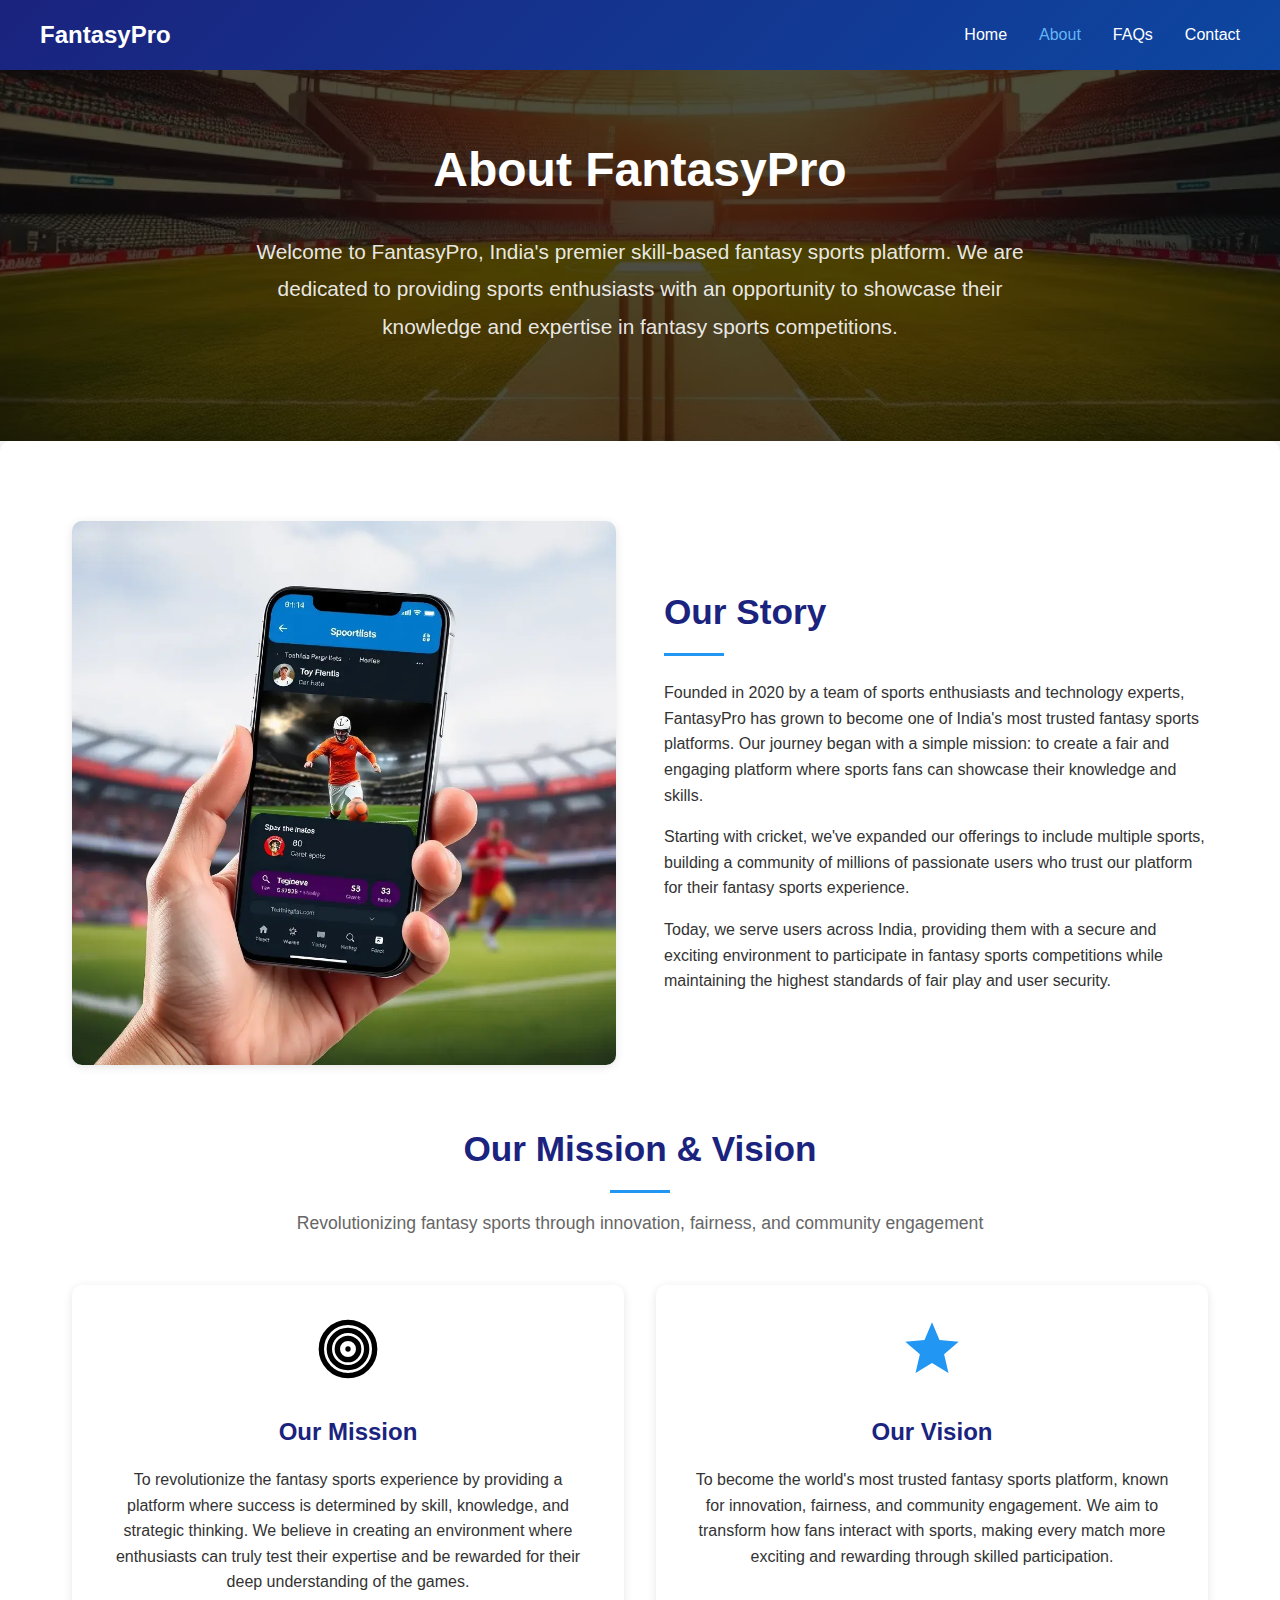
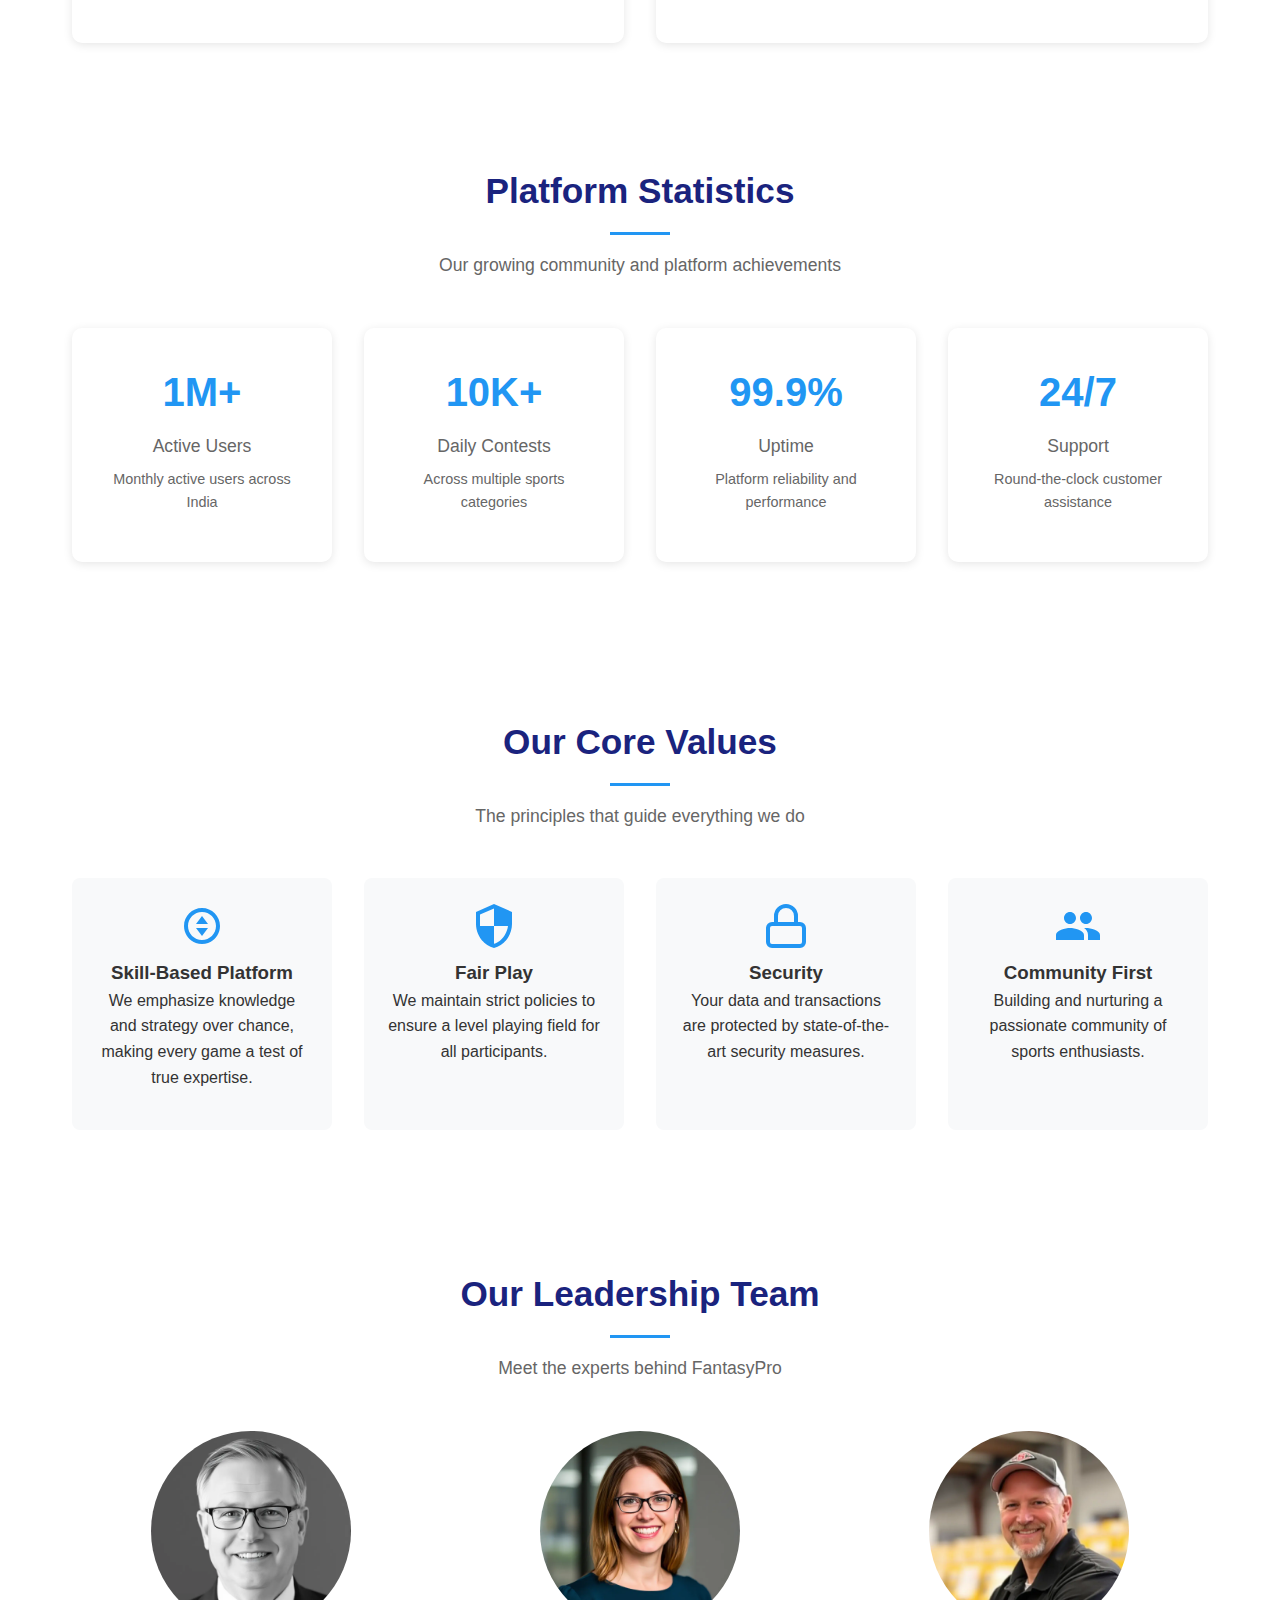
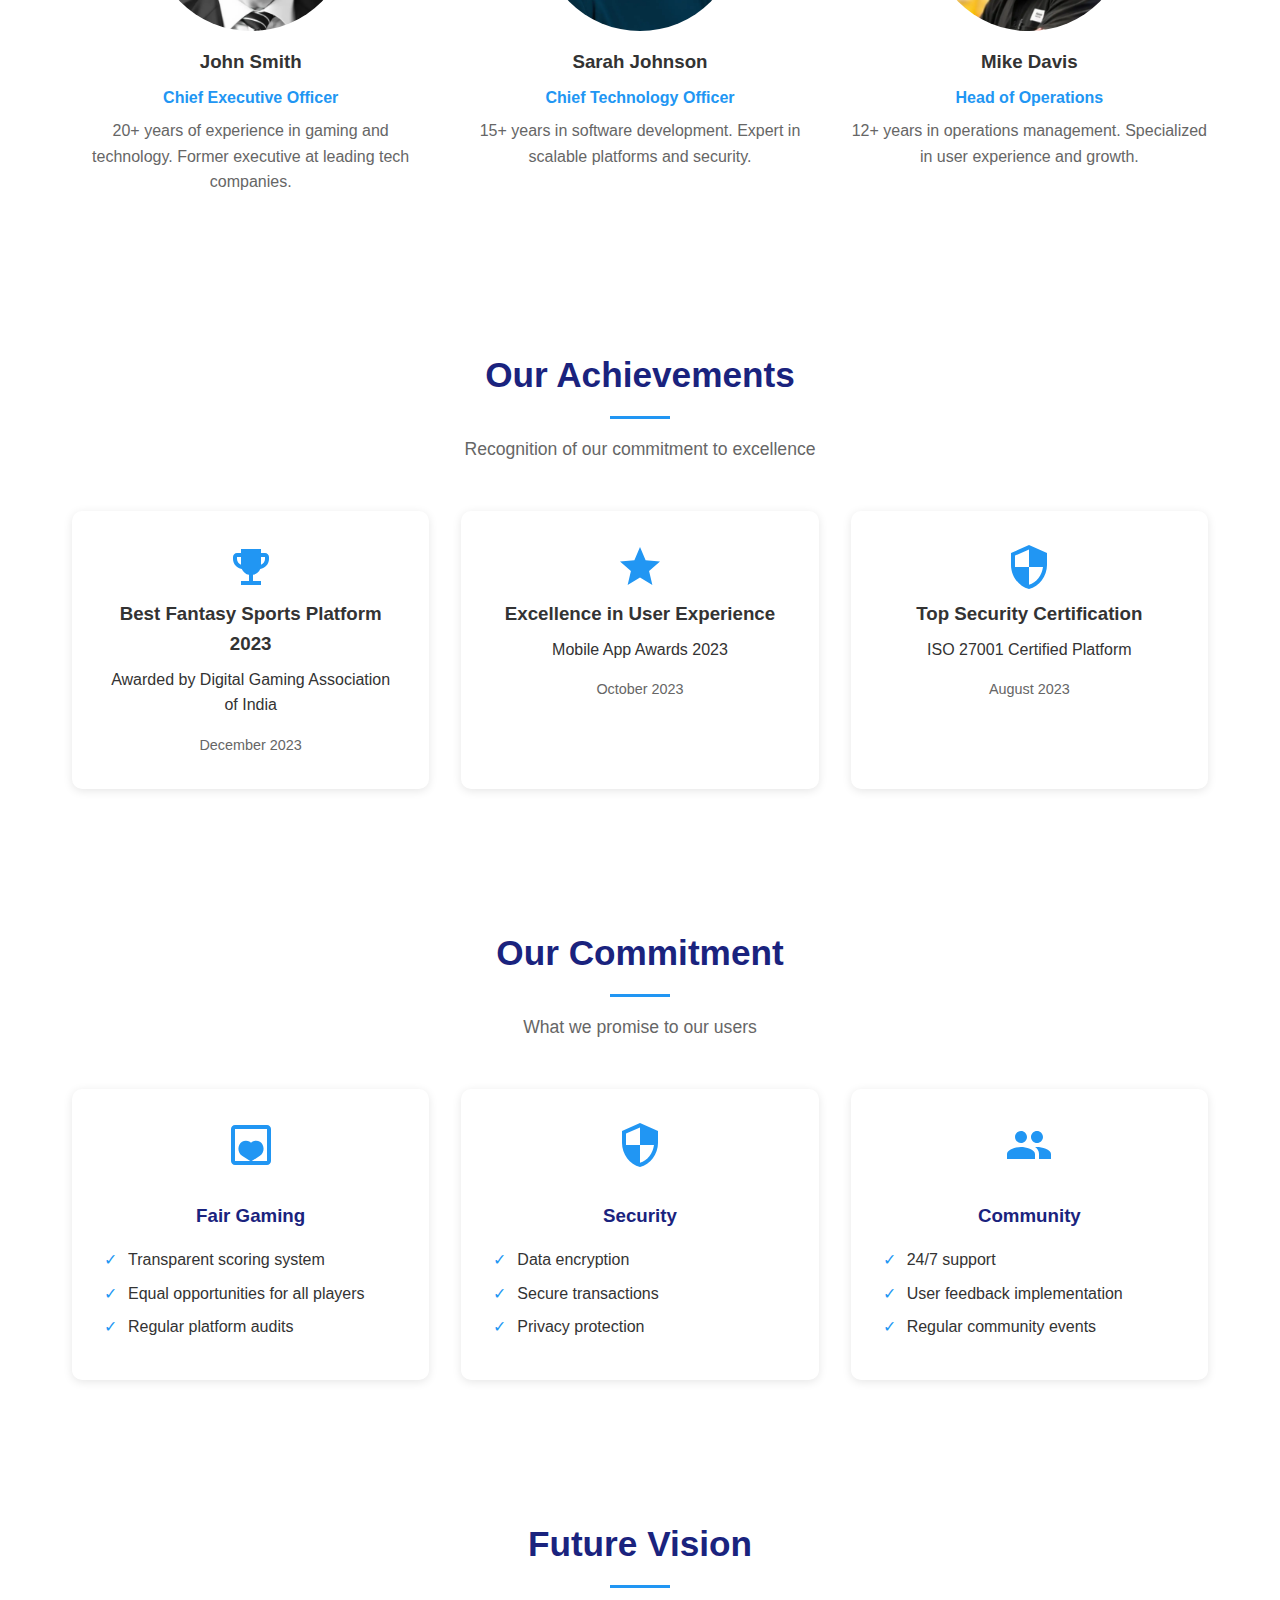
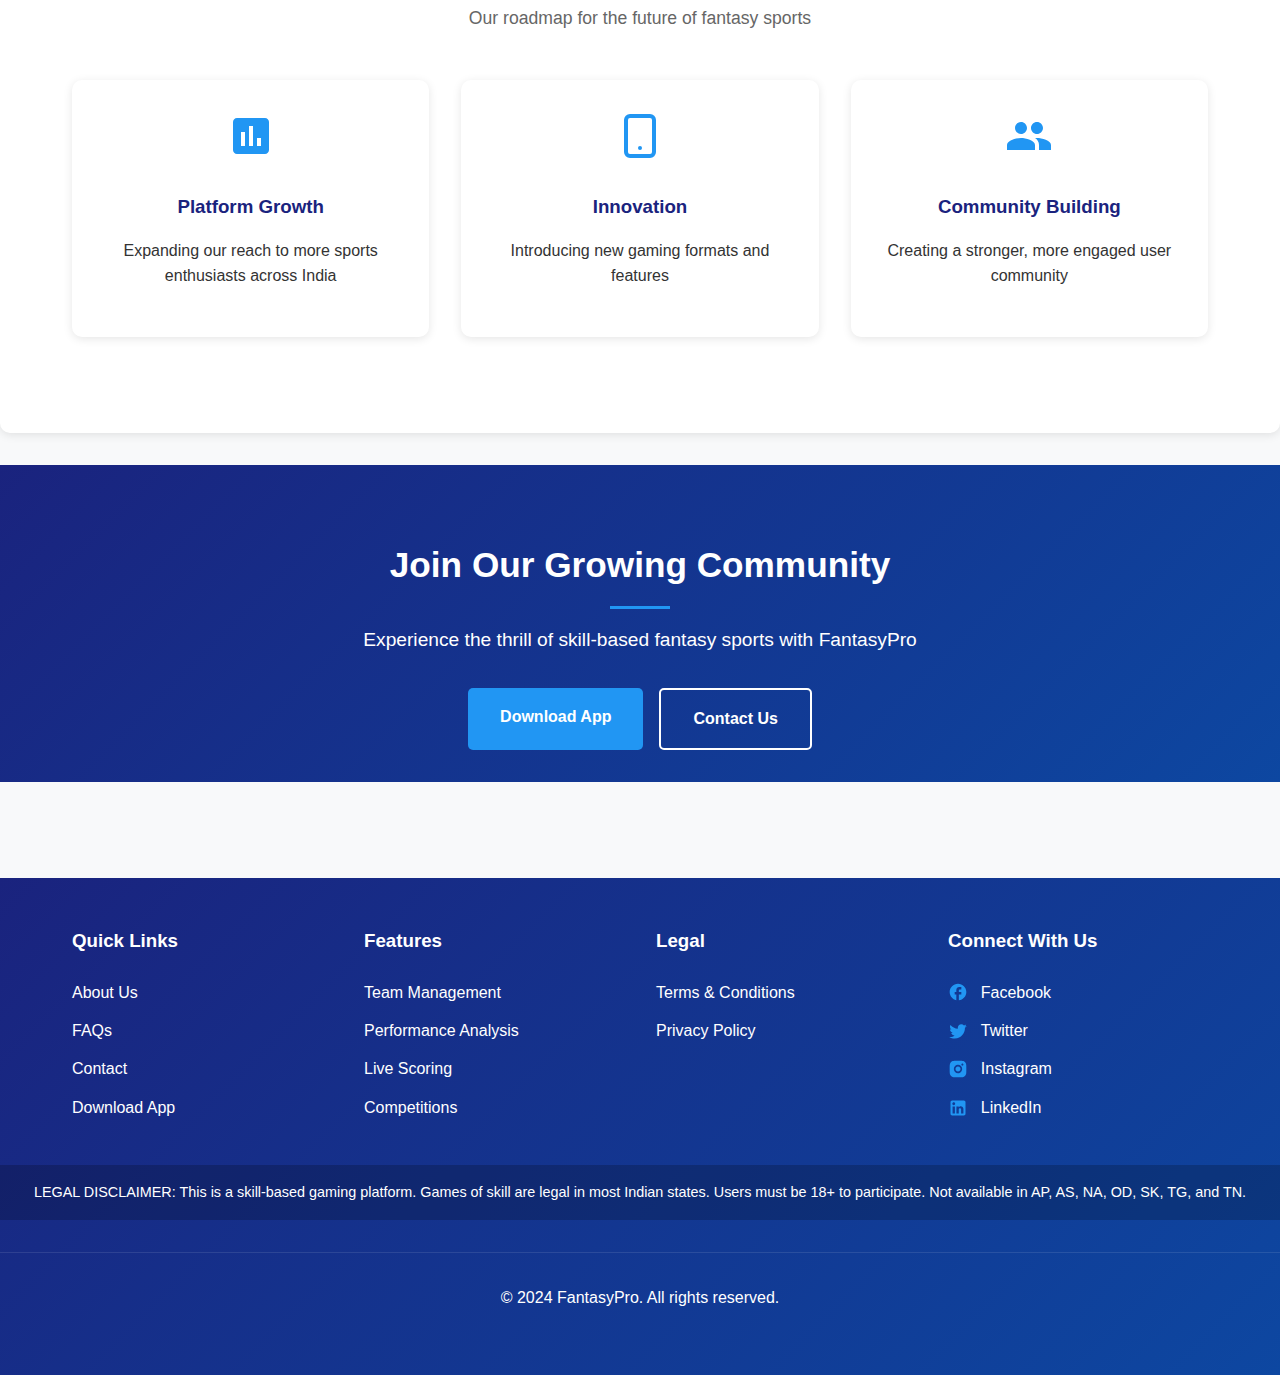
==== commit f171701b: "Minor UI and structural adjustments across multiple pages" ====
--- a/about/index.html
+++ b/about/index.html
@@ -138,10 +138,7 @@
                             <h3>John Smith</h3>
                             <p class="position">Chief Executive Officer</p>
                             <p class="bio">20+ years of experience in gaming and technology. Former executive at leading tech companies.</p>
-                            <div class="member-social">
-                                <a href="/contact" target="_blank">LinkedIn</a>
-                                <a href="/contact" target="_blank">Twitter</a>
-                            </div>
+                            
                         </div>
                         <div class="team-member">
                             <div class="member-image">
@@ -150,10 +147,7 @@
                             <h3>Sarah Johnson</h3>
                             <p class="position">Chief Technology Officer</p>
                             <p class="bio">15+ years in software development. Expert in scalable platforms and security.</p>
-                            <div class="member-social">
-                                <a href="/contact" target="_blank">LinkedIn</a>
-                                <a href="/contact" target="_blank">Twitter</a>
-                            </div>
+                            
                         </div>
                         <div class="team-member">
                             <div class="member-image">
@@ -162,10 +156,7 @@
                             <h3>Mike Davis</h3>
                             <p class="position">Head of Operations</p>
                             <p class="bio">12+ years in operations management. Specialized in user experience and growth.</p>
-                            <div class="member-social">
-                                <a href="/contact" target="_blank">LinkedIn</a>
-                                <a href="/contact" target="_blank">Twitter</a>
-                            </div>
+                            
                         </div>
                     </div>
                 </section>
--- a/css/style.css
+++ b/css/style.css
@@ -548,14 +548,11 @@
     background-color: #f0f0f0;
 }
 
-.answer {
-    padding: 0 1.5rem 1.5rem;
-    color: #666;
-    line-height: 1.6;
-}
-
 /* Add animation for answer */
 .answer {
+		padding: 0 1.5rem 1.5rem;
+		color: #666;
+		line-height: 1.6;
     max-height: 0;
     overflow: hidden;
     transition: max-height 0.3s ease-out;
@@ -568,10 +565,15 @@
 /* Mobile responsiveness for FAQs */
 @media (max-width: 768px) {
     .categories {
-        flex-direction: column;
-        align-items: stretch;
+        display: grid;
+				grid-template-columns: 1fr 1fr;
+        justify-items: center;
         padding: 0 1rem;
     }
+
+		.faq-section .container {
+			padding: 0 !important;
+		}
 
     .category-btn {
         width: 100%;
@@ -583,9 +585,14 @@
         font-size: 0.9rem;
     }
 
+		.faq-item {
+			padding-bottom: 10px;
+		}
+
     .answer {
         padding: 0 1rem 1rem;
         font-size: 0.9rem;
+				line-height: 1.2;
     }
 }
 
@@ -2227,6 +2234,7 @@
     }
 
     .highlight-item {
+			flex-direction: column;
         text-align: left;
     }
 
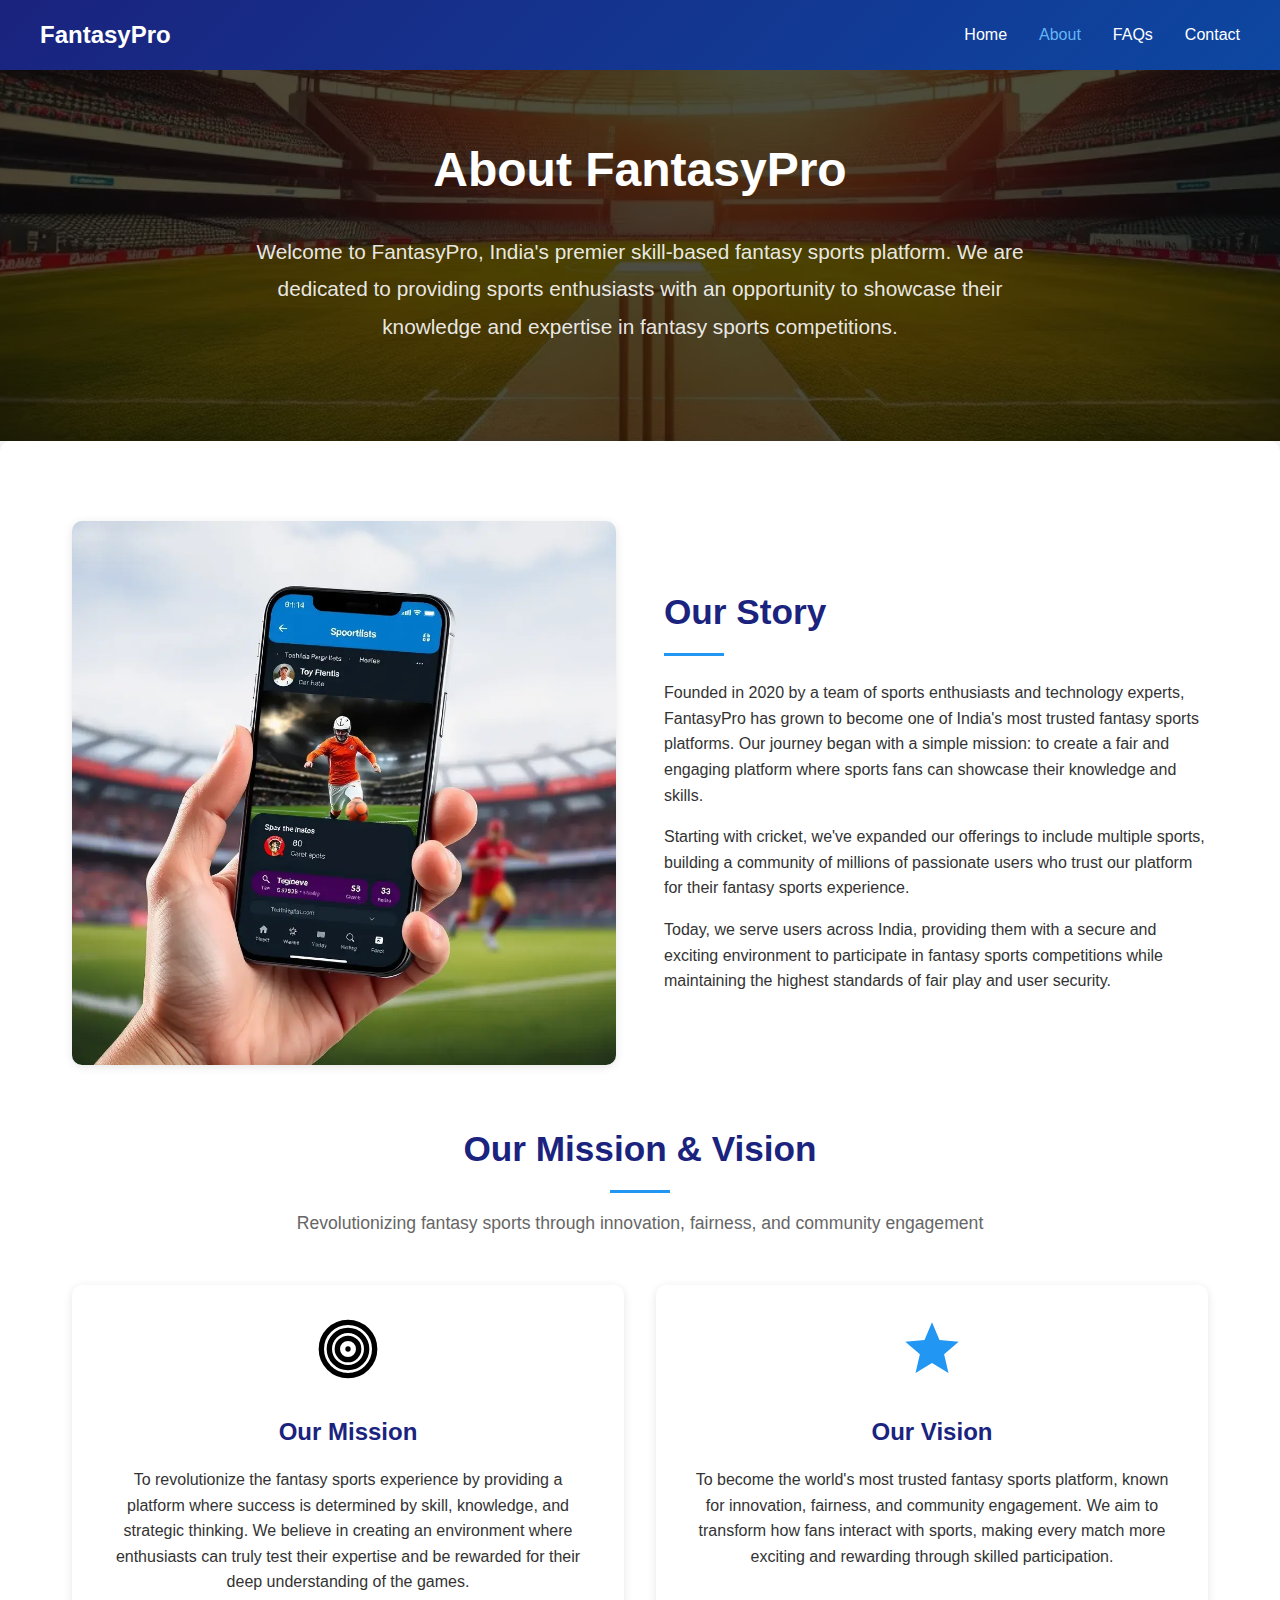
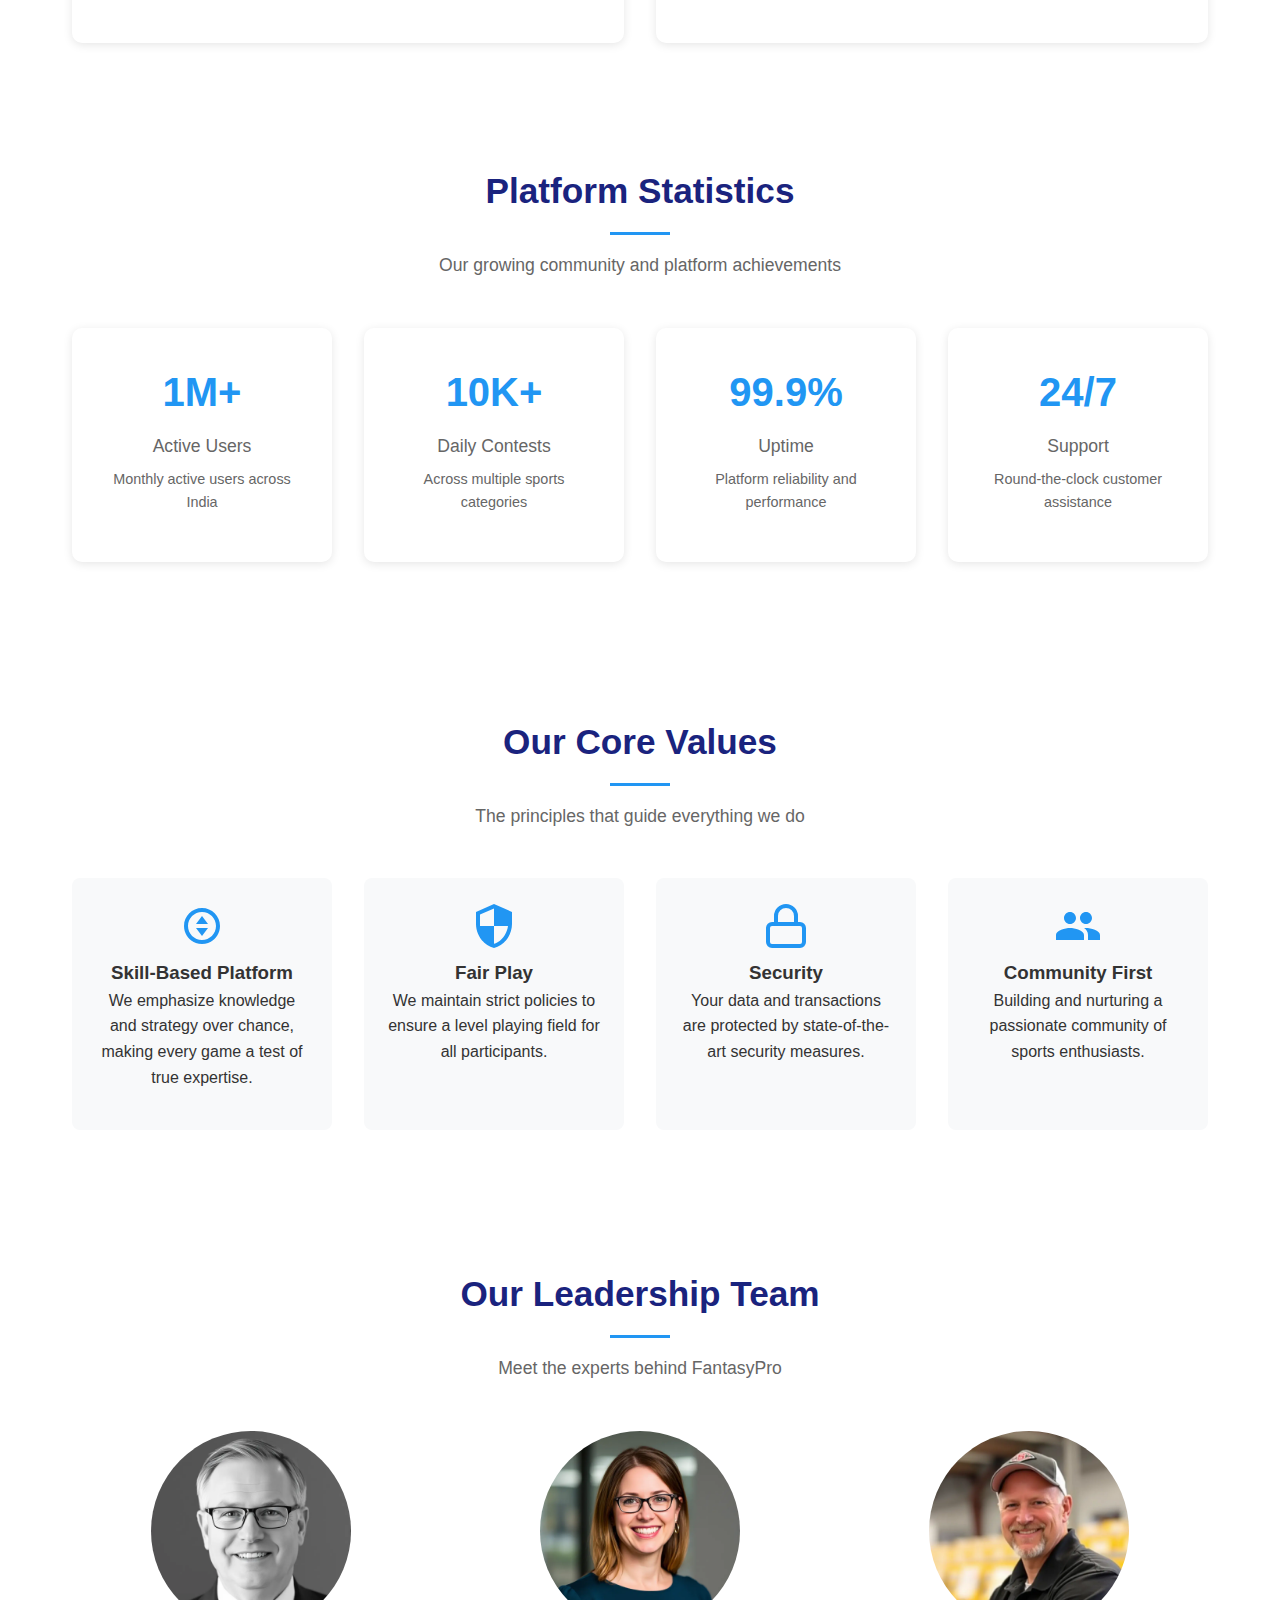
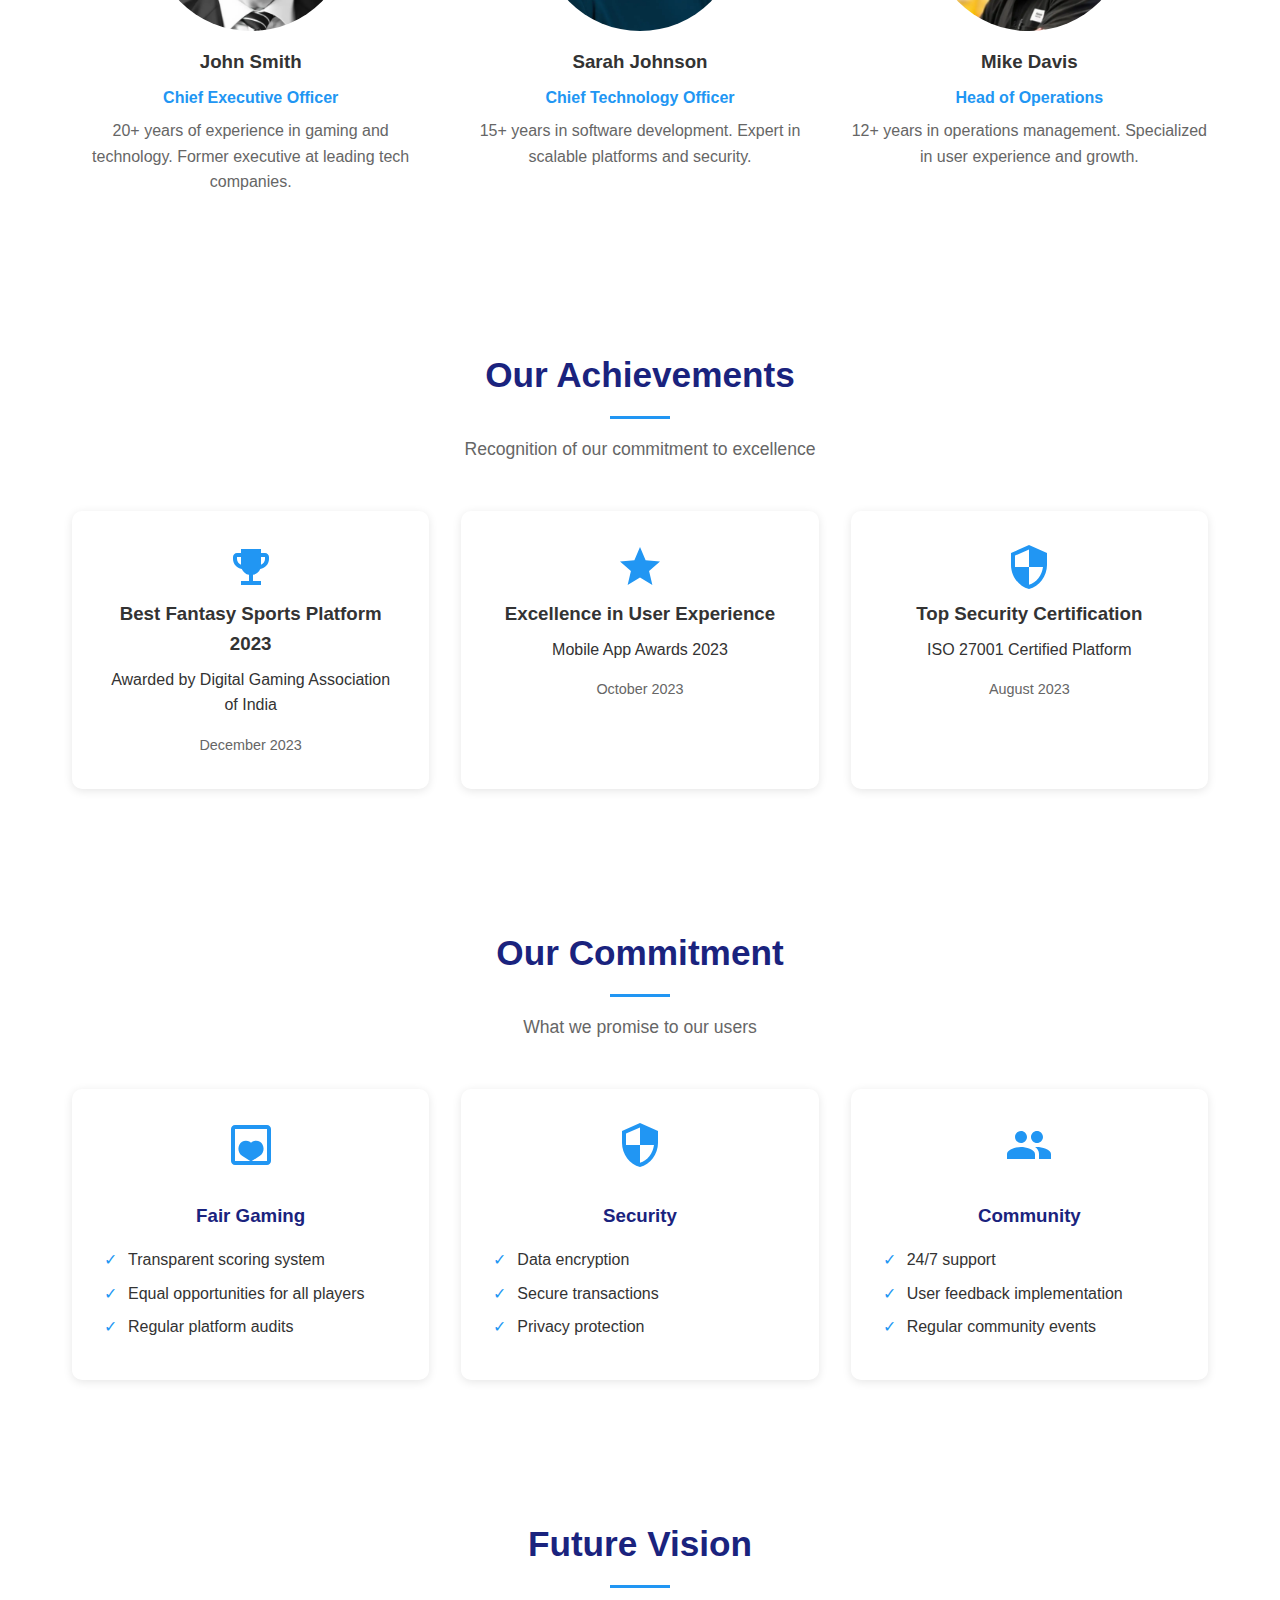
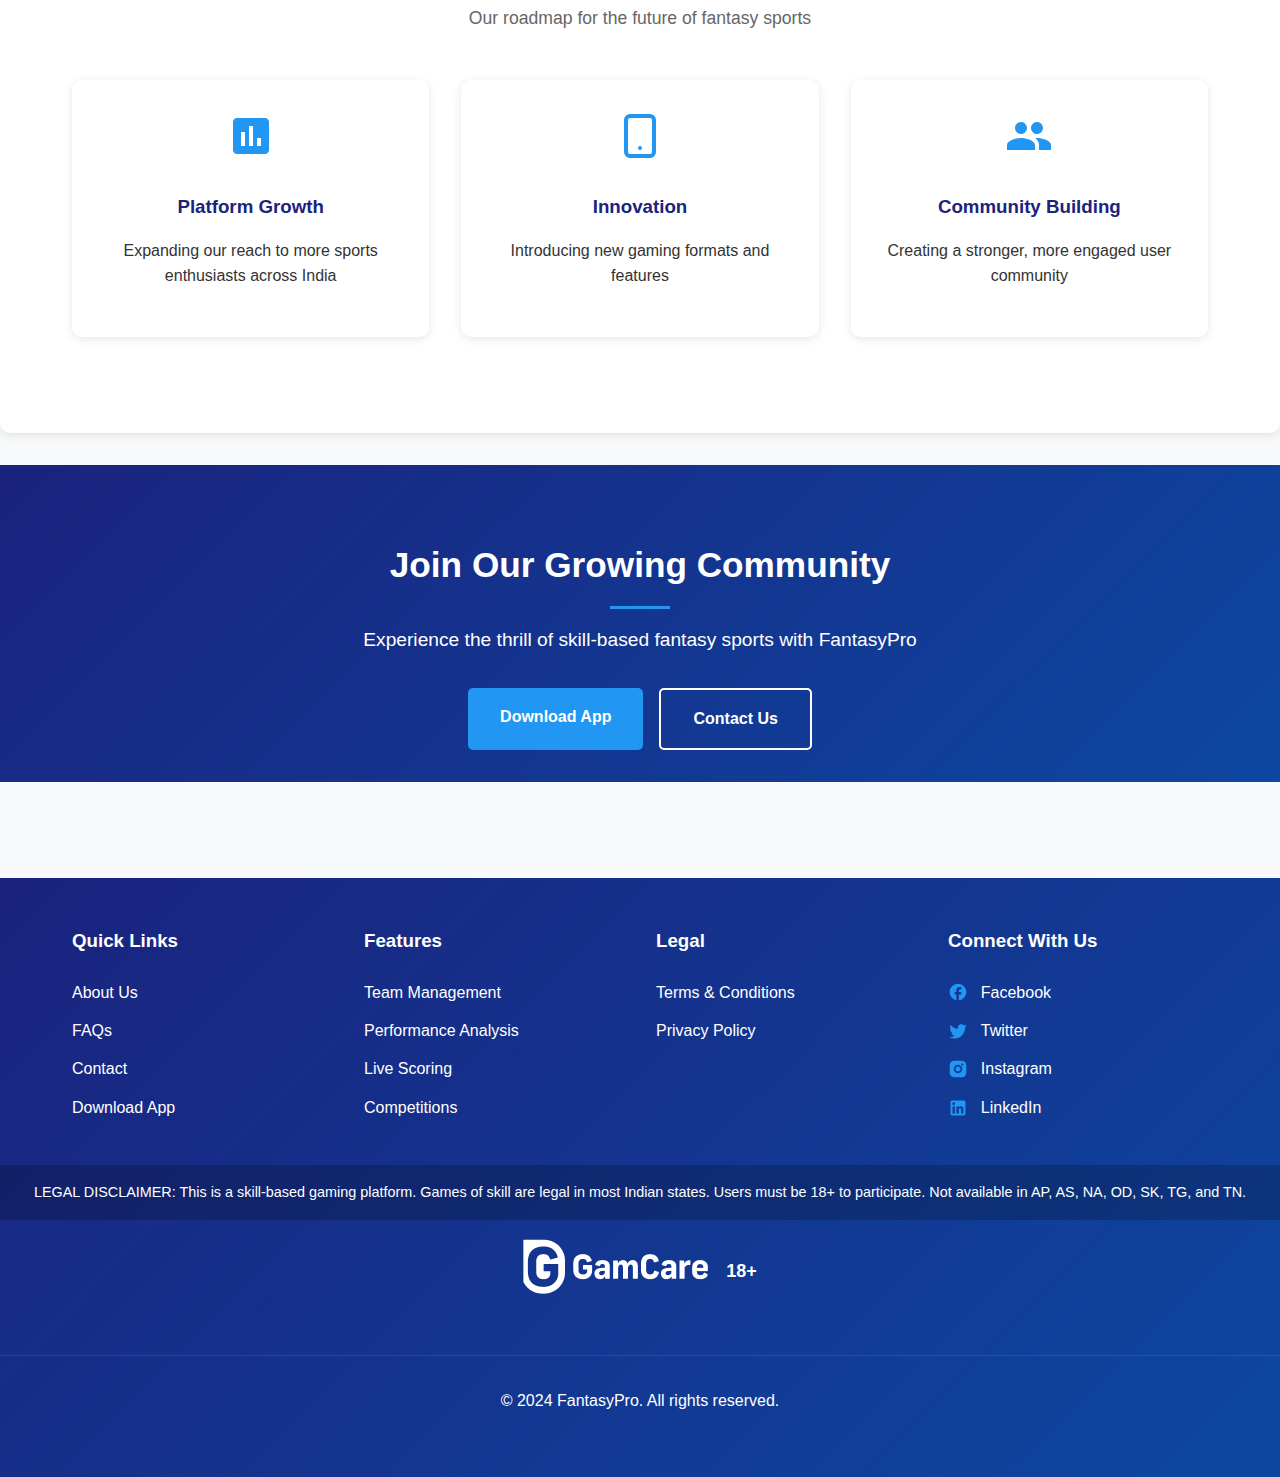
==== commit 2c77a261: "Add age verification section to website footers" ====
--- a/about/index.html
+++ b/about/index.html
@@ -326,6 +326,9 @@
 			<div class="footer-disclaimer">
 					LEGAL DISCLAIMER: This is a skill-based gaming platform. Games of skill are legal in most Indian states. Users must be 18+ to participate. Not available in AP, AS, NA, OD, SK, TG, and TN.
 			</div>
+			<div class="footer-age-verification">
+				<a href="https://www.gamcare.org.uk/" target="_blank"><img src="../img/6.png" alt="18+"></a> <span style="font-weight: bold; font-size: 18px;">18+</span>
+			</div>
 			<div class="footer-bottom">
 					<p>&copy; 2024 FantasyPro. All rights reserved.</p>
 			</div>
--- a/css/style.css
+++ b/css/style.css
@@ -996,6 +996,14 @@
     color: #64b5f6;
 }
 
+.footer-age-verification {
+	display: flex;
+	justify-content: center;
+	align-items: center;
+	gap: 1rem;
+	padding: 1rem;
+}
+
 .footer-bottom {
     text-align: center;
     padding-top: 2rem;
